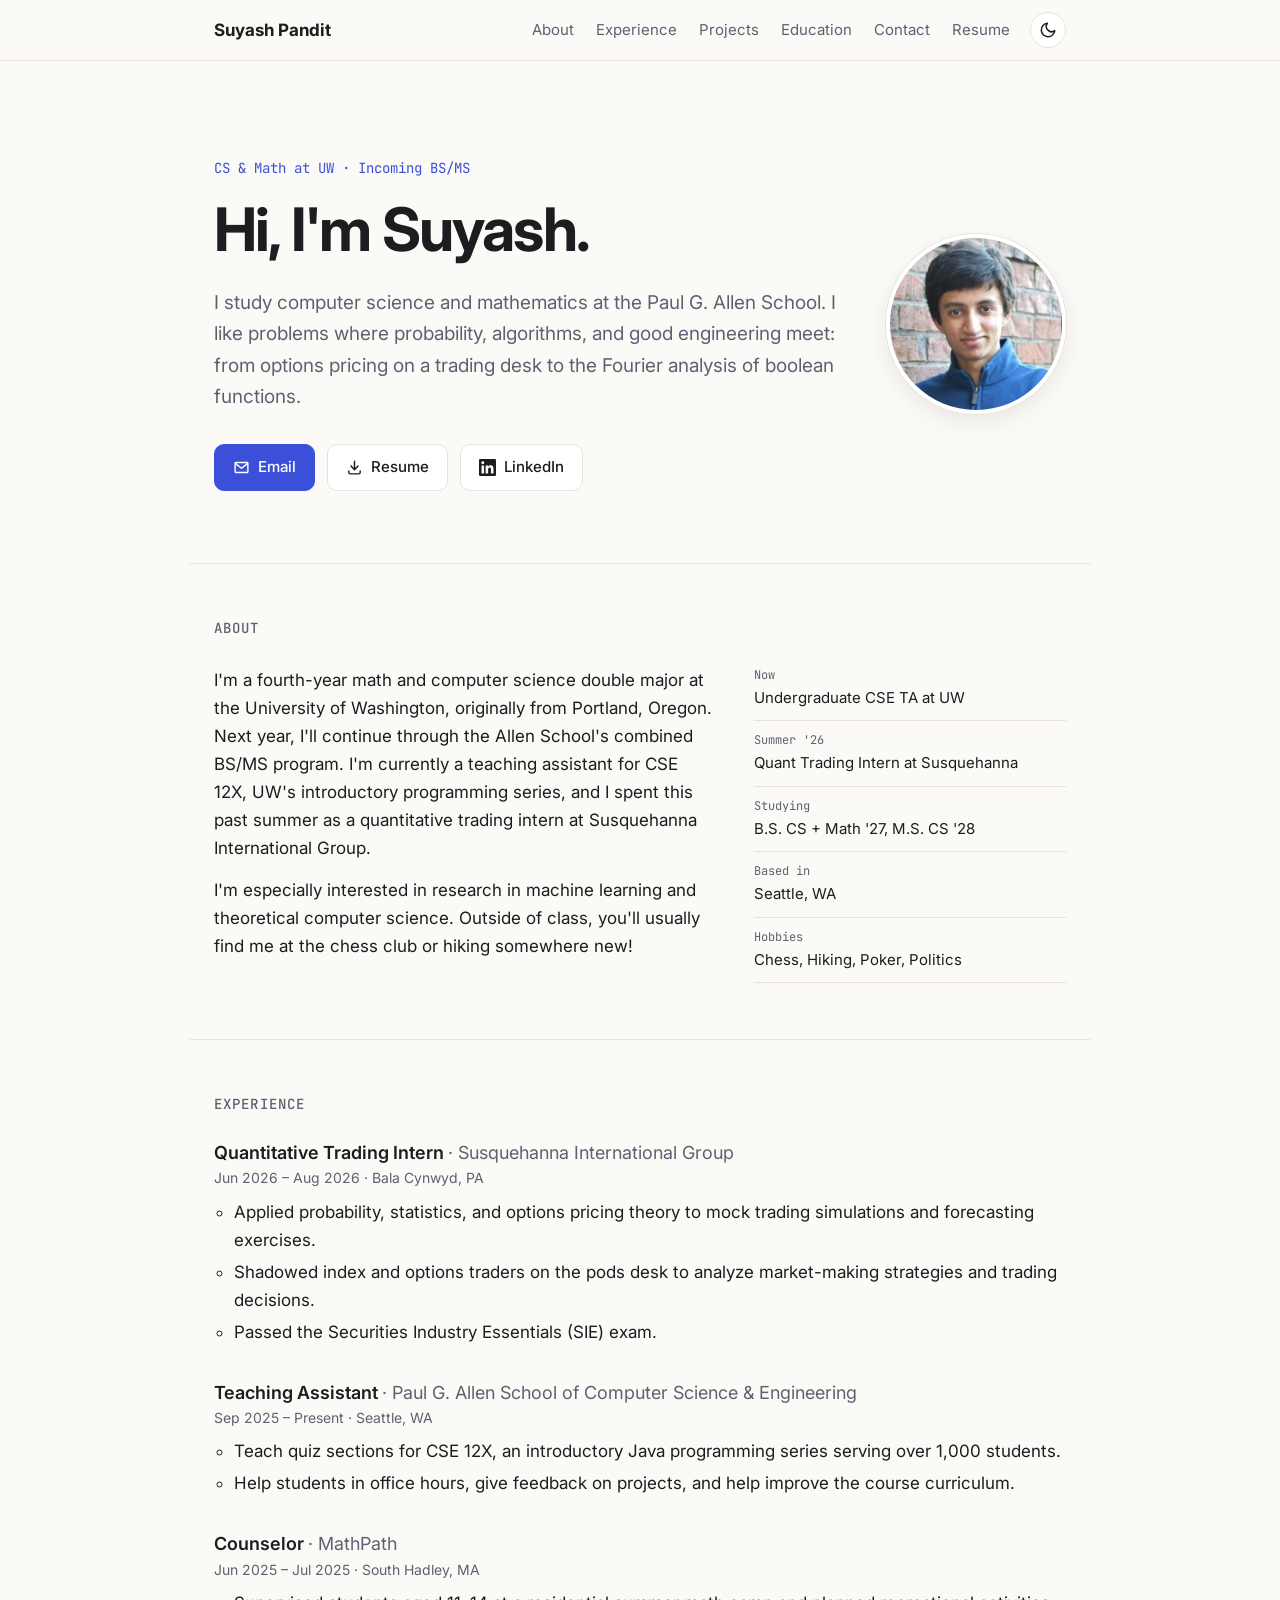
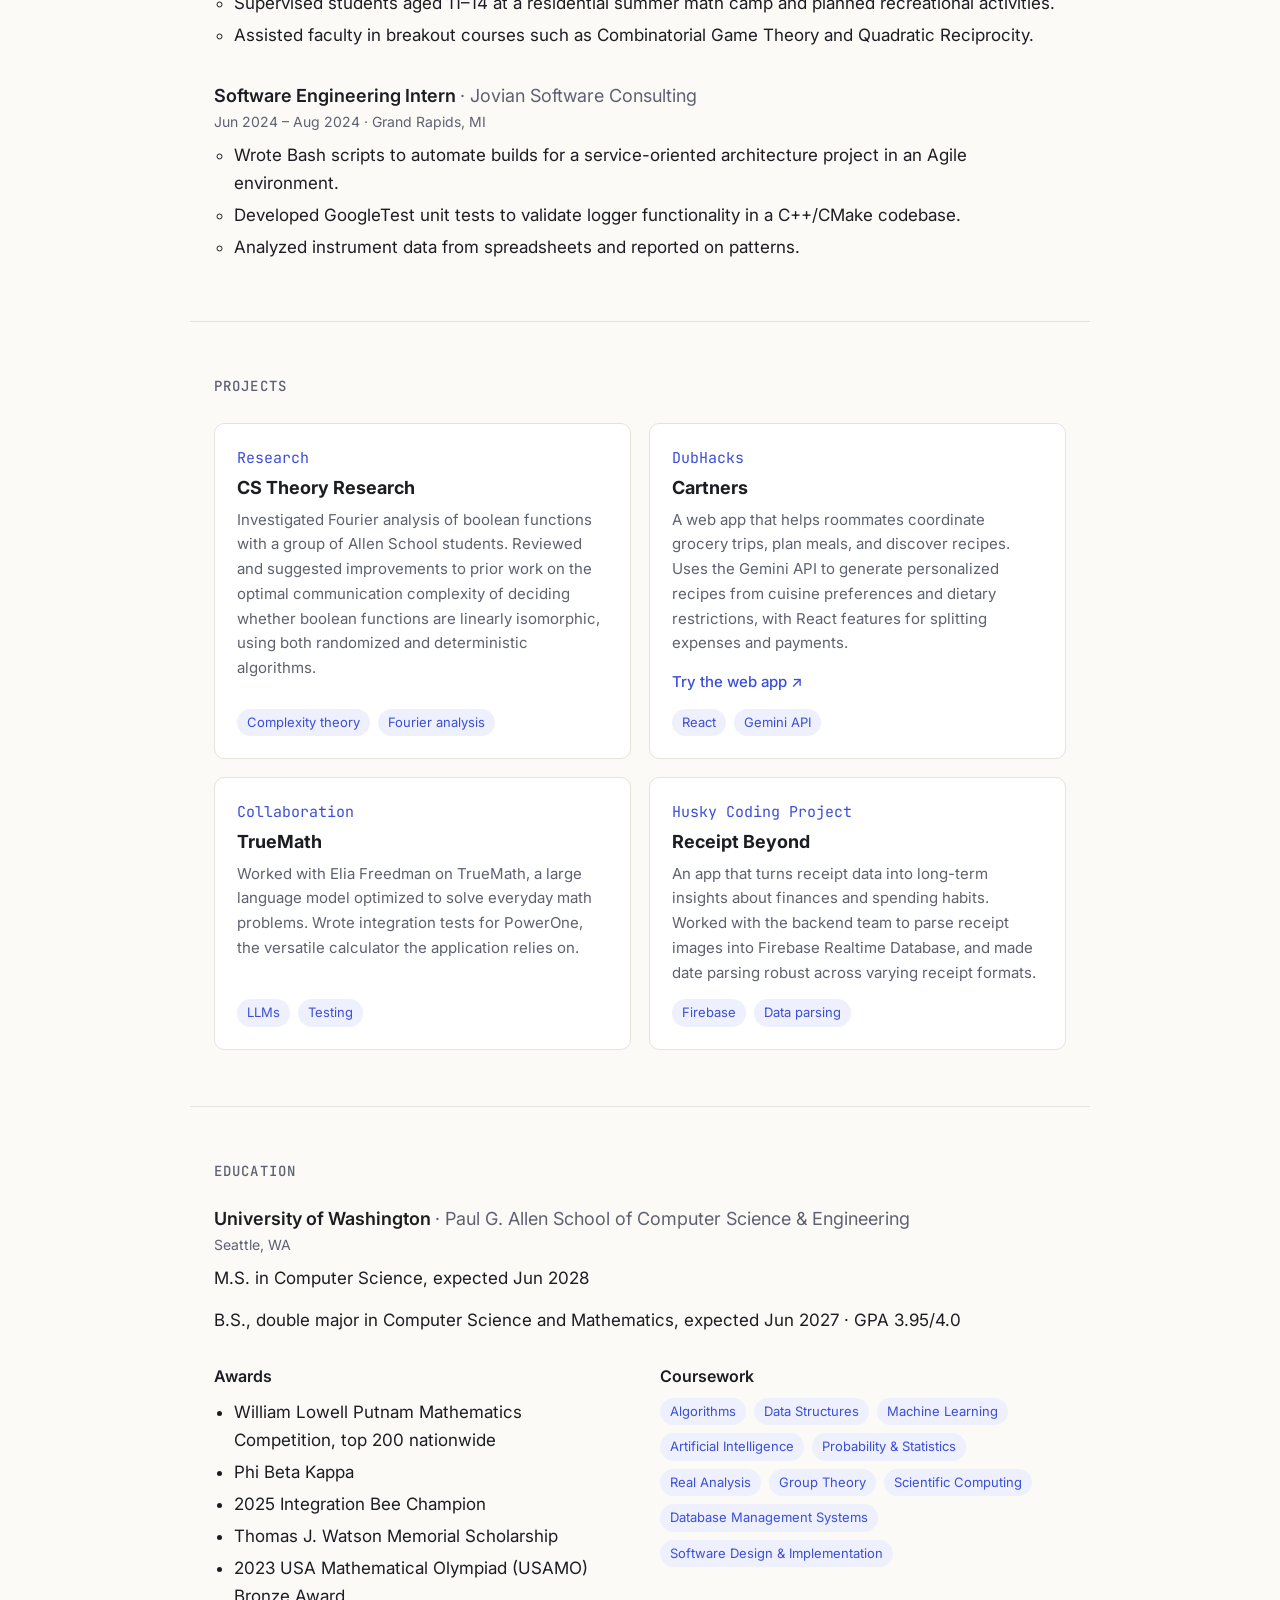
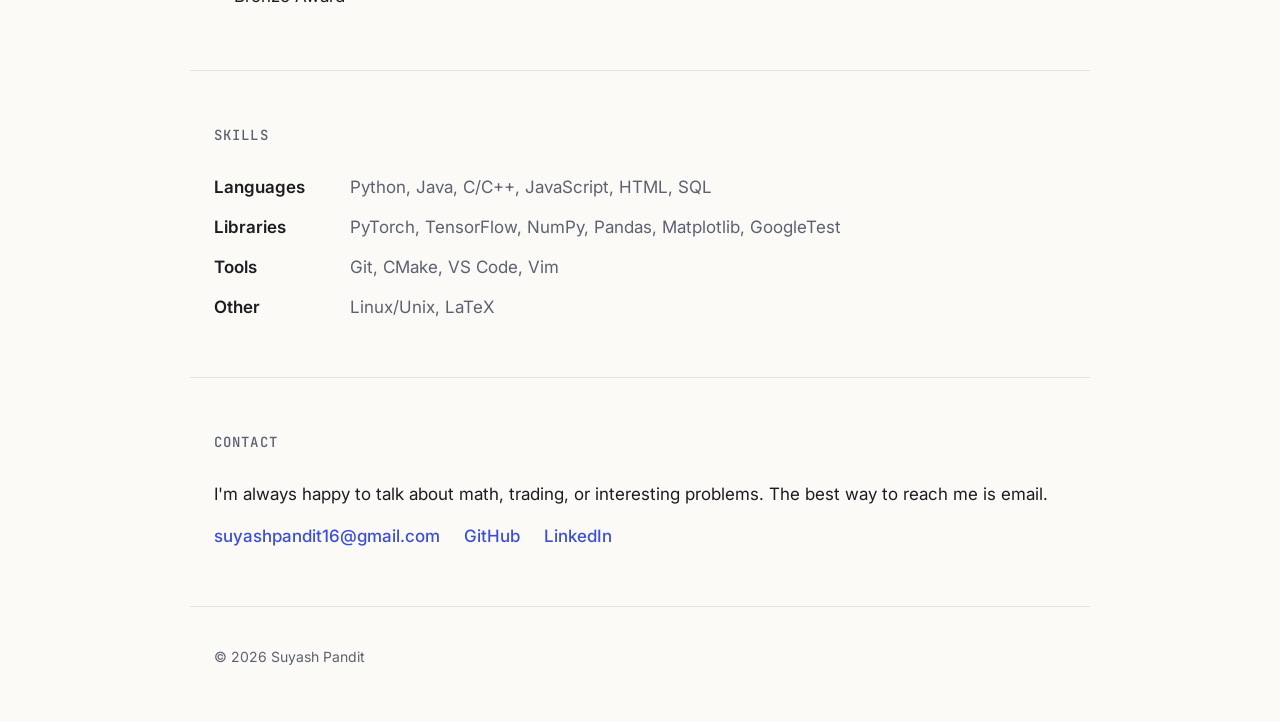
==== index.html @ d7c322f7 "Add year to USAMO award Co-Authored-By: Claude Opus 5.5 <noreply@anthropic.com> Claude-Session: http" ====
<!doctype html>
<html lang="en">
<head>
  <meta charset="utf-8">
  <meta name="viewport" content="width=device-width, initial-scale=1">
  <title>Suyash Pandit</title>
  <meta name="description" content="Suyash Pandit — Computer Science and Mathematics student at the University of Washington, interested in quantitative trading, theory, and software.">
  <link rel="preconnect" href="https://fonts.googleapis.com">
  <link rel="preconnect" href="https://fonts.gstatic.com" crossorigin>
  <link href="https://fonts.googleapis.com/css2?family=Inter:wght@400;500;600;700&family=JetBrains+Mono:wght@400;500&display=swap" rel="stylesheet">
  <link rel="stylesheet" href="styles.css?v=4">
  <script src="theme.js?v=1"></script>
</head>
<body>
  <header class="site-header">
    <nav class="nav container">
      <a class="nav-name" href="#top">Suyash Pandit</a>
      <div class="nav-right">
        <ul class="nav-links">
          <li><a href="#about">About</a></li>
          <li><a href="#experience">Experience</a></li>
          <li><a href="#projects">Projects</a></li>
          <li><a href="#education">Education</a></li>
          <li><a href="#contact">Contact</a></li>
          <li><a href="resume.html">Resume</a></li>
        </ul>
        <button class="theme-toggle" type="button" aria-label="Switch color theme">
          <svg class="icon-moon" width="18" height="18" viewBox="0 0 24 24" aria-hidden="true"><path fill="none" stroke="currentColor" stroke-width="2" stroke-linecap="round" stroke-linejoin="round" d="M21 12.8A9 9 0 1 1 11.2 3a7 7 0 0 0 9.8 9.8z"/></svg>
          <svg class="icon-sun" width="18" height="18" viewBox="0 0 24 24" aria-hidden="true"><g fill="none" stroke="currentColor" stroke-width="2" stroke-linecap="round"><circle cx="12" cy="12" r="4"/><path d="M12 2v2M12 20v2M4.93 4.93l1.41 1.41M17.66 17.66l1.41 1.41M2 12h2M20 12h2M4.93 19.07l1.41-1.41M17.66 6.34l1.41-1.41"/></g></svg>
        </button>
      </div>
    </nav>
  </header>

  <main id="top">
    <section class="hero container">
      <img class="hero-photo" src="photo.jpg" width="200" height="200" alt="Portrait of Suyash Pandit">
      <div class="hero-text">
        <p class="eyebrow">CS &amp; Math at UW · Incoming BS/MS</p>
        <h1>Hi, I'm Suyash.</h1>
        <p class="lede">
          I study computer science and mathematics at the Paul G. Allen School. I like problems where
          probability, algorithms, and good engineering meet: from options pricing on a trading desk to the
          Fourier analysis of boolean functions.
        </p>
        <div class="hero-actions">
          <a class="button primary" href="mailto:suyashpandit16@gmail.com">
            <svg class="icon" width="17" height="17" viewBox="0 0 24 24" aria-hidden="true"><path fill="none" stroke="currentColor" stroke-width="2" stroke-linecap="round" stroke-linejoin="round" d="M4 5h16a1 1 0 0 1 1 1v12a1 1 0 0 1-1 1H4a1 1 0 0 1-1-1V6a1 1 0 0 1 1-1zm-.5 1.5L12 13l8.5-6.5"/></svg>
            Email
          </a>
          <a class="button" href="SuyashPanditResume.pdf" download>
            <svg class="icon" width="17" height="17" viewBox="0 0 24 24" aria-hidden="true"><path fill="none" stroke="currentColor" stroke-width="2" stroke-linecap="round" stroke-linejoin="round" d="M12 3v12m0 0l-5-5m5 5l5-5M4 17v2a2 2 0 0 0 2 2h12a2 2 0 0 0 2-2v-2"/></svg>
            Resume
          </a>
          <a class="button" href="https://www.linkedin.com/in/suyash-pandit-68516b2bb/" target="_blank" rel="noopener">
            <svg class="icon" width="17" height="17" viewBox="0 0 24 24" aria-hidden="true"><path fill="currentColor" d="M20.45 20.45h-3.56v-5.57c0-1.33-.02-3.04-1.85-3.04-1.85 0-2.14 1.45-2.14 2.94v5.67H9.35V9h3.41v1.56h.05c.48-.9 1.64-1.85 3.37-1.85 3.6 0 4.27 2.37 4.27 5.46v6.28zM5.34 7.43a2.06 2.06 0 1 1 0-4.13 2.06 2.06 0 0 1 0 4.13zM7.12 20.45H3.56V9h3.56v11.45zM22.22 0H1.77C.79 0 0 .77 0 1.73v20.54C0 23.23.79 24 1.77 24h20.45c.98 0 1.78-.77 1.78-1.73V1.73C24 .77 23.2 0 22.22 0z"/></svg>
            LinkedIn
          </a>
        </div>
      </div>
    </section>

    <section id="about" class="section container">
      <h2>About</h2>
      <div class="about-grid">
        <div>
          <p>
            I'm a fourth-year math and computer science double major at the University of Washington,
            originally from Portland, Oregon. Next year, I'll continue through the Allen School's combined
            BS/MS program. I'm currently a teaching assistant for CSE 12X, UW's introductory programming
            series, and I spent this past summer as a quantitative trading intern at Susquehanna
            International Group.
          </p>
          <p>
            I'm especially interested in research in machine learning and theoretical computer science.
            Outside of class, you'll usually find me at the chess club or hiking somewhere new!
          </p>
        </div>
        <ul class="facts">
          <li><span class="fact-label">Now</span>Undergraduate CSE TA at UW</li>
          <li><span class="fact-label">Summer '26</span>Quant Trading Intern at Susquehanna</li>
          <li><span class="fact-label">Studying</span>B.S. CS + Math '27, M.S. CS '28</li>
          <li><span class="fact-label">Based in</span>Seattle, WA</li>
          <li><span class="fact-label">Hobbies</span>Chess, Hiking, Poker, Politics</li>
        </ul>
      </div>
    </section>

    <section id="experience" class="section container">
      <h2>Experience</h2>
      <ol class="timeline">
        <li class="entry">
          <div class="entry-head">
            <h3>Quantitative Trading Intern <span class="at">· Susquehanna International Group</span></h3>
            <p class="meta">Jun 2026 – Aug 2026 · Bala Cynwyd, PA</p>
          </div>
          <ul>
            <li>Applied probability, statistics, and options pricing theory to mock trading simulations and forecasting exercises.</li>
            <li>Shadowed index and options traders on the pods desk to analyze market-making strategies and trading decisions.</li>
            <li>Passed the Securities Industry Essentials (SIE) exam.</li>
          </ul>
        </li>
        <li class="entry">
          <div class="entry-head">
            <h3>Teaching Assistant <span class="at">· Paul G. Allen School of Computer Science &amp; Engineering</span></h3>
            <p class="meta">Sep 2025 – Present · Seattle, WA</p>
          </div>
          <ul>
            <li>Teach quiz sections for CSE 12X, an introductory Java programming series serving over 1,000 students.</li>
            <li>Help students in office hours, give feedback on projects, and help improve the course curriculum.</li>
          </ul>
        </li>
        <li class="entry">
          <div class="entry-head">
            <h3>Counselor <span class="at">· MathPath</span></h3>
            <p class="meta">Jun 2025 – Jul 2025 · South Hadley, MA</p>
          </div>
          <ul>
            <li>Supervised students aged 11–14 at a residential summer math camp and planned recreational activities.</li>
            <li>Assisted faculty in breakout courses such as Combinatorial Game Theory and Quadratic Reciprocity.</li>
          </ul>
        </li>
        <li class="entry">
          <div class="entry-head">
            <h3>Software Engineering Intern <span class="at">· Jovian Software Consulting</span></h3>
            <p class="meta">Jun 2024 – Aug 2024 · Grand Rapids, MI</p>
          </div>
          <ul>
            <li>Wrote Bash scripts to automate builds for a service-oriented architecture project in an Agile environment.</li>
            <li>Developed GoogleTest unit tests to validate logger functionality in a C++/CMake codebase.</li>
            <li>Analyzed instrument data from spreadsheets and reported on patterns.</li>
          </ul>
        </li>
      </ol>
    </section>

    <section id="projects" class="section container">
      <h2>Projects</h2>
      <div class="cards">
        <article class="card">
          <p class="card-kicker">Research</p>
          <h3>CS Theory Research</h3>
          <p>
            Investigated Fourier analysis of boolean functions with a group of Allen School students. Reviewed
            and suggested improvements to prior work on the optimal communication complexity of deciding whether
            boolean functions are linearly isomorphic, using both randomized and deterministic algorithms.
          </p>
          <ul class="tags"><li>Complexity theory</li><li>Fourier analysis</li></ul>
        </article>
        <article class="card">
          <p class="card-kicker">DubHacks</p>
          <h3><a class="card-title-link" href="https://cartnersinc.github.io/Cartners/" target="_blank" rel="noopener">Cartners</a></h3>
          <p>
            A web app that helps roommates coordinate grocery trips, plan meals, and discover recipes. Uses the
            Gemini API to generate personalized recipes from cuisine preferences and dietary restrictions, with
            React features for splitting expenses and payments.
          </p>
          <p class="card-link"><a href="https://cartnersinc.github.io/Cartners/" target="_blank" rel="noopener">Try the web app ↗</a></p>
          <ul class="tags"><li>React</li><li>Gemini API</li></ul>
        </article>
        <article class="card">
          <p class="card-kicker">Collaboration</p>
          <h3>TrueMath</h3>
          <p>
            Worked with Elia Freedman on TrueMath, a large language model optimized to solve everyday math
            problems. Wrote integration tests for PowerOne, the versatile calculator the application relies on.
          </p>
          <ul class="tags"><li>LLMs</li><li>Testing</li></ul>
        </article>
        <article class="card">
          <p class="card-kicker">Husky Coding Project</p>
          <h3>Receipt Beyond</h3>
          <p>
            An app that turns receipt data into long-term insights about finances and spending habits. Worked
            with the backend team to parse receipt images into Firebase Realtime Database, and made date parsing
            robust across varying receipt formats.
          </p>
          <ul class="tags"><li>Firebase</li><li>Data parsing</li></ul>
        </article>
      </div>
    </section>

    <section id="education" class="section container">
      <h2>Education</h2>
      <div class="entry">
        <div class="entry-head">
          <h3>University of Washington <span class="at">· Paul G. Allen School of Computer Science &amp; Engineering</span></h3>
          <p class="meta">Seattle, WA</p>
        </div>
        <p>M.S. in Computer Science, expected Jun 2028</p>
        <p>B.S., double major in Computer Science and Mathematics, expected Jun 2027 · GPA 3.95/4.0</p>
      </div>

      <div class="edu-grid">
        <div>
          <h3 class="subhead">Awards</h3>
          <ul class="plain">
            <li>William Lowell Putnam Mathematics Competition, top 200 nationwide</li>
            <li>Phi Beta Kappa</li>
            <li>2025 Integration Bee Champion</li>
            <li>Thomas J. Watson Memorial Scholarship</li>
            <li>2023 USA Mathematical Olympiad (USAMO) Bronze Award</li>
          </ul>
        </div>
        <div>
          <h3 class="subhead">Coursework</h3>
          <ul class="tags">
            <li>Algorithms</li><li>Data Structures</li><li>Machine Learning</li><li>Artificial Intelligence</li>
            <li>Probability &amp; Statistics</li><li>Real Analysis</li><li>Group Theory</li>
            <li>Scientific Computing</li><li>Database Management Systems</li><li>Software Design &amp; Implementation</li>
          </ul>
        </div>
      </div>
    </section>

    <section id="skills" class="section container">
      <h2>Skills</h2>
      <dl class="skills">
        <div><dt>Languages</dt><dd>Python, Java, C/C++, JavaScript, HTML, SQL</dd></div>
        <div><dt>Libraries</dt><dd>PyTorch, TensorFlow, NumPy, Pandas, Matplotlib, GoogleTest</dd></div>
        <div><dt>Tools</dt><dd>Git, CMake, VS Code, Vim</dd></div>
        <div><dt>Other</dt><dd>Linux/Unix, LaTeX</dd></div>
      </dl>
    </section>

    <section id="contact" class="section container contact">
      <h2>Contact</h2>
      <p>I'm always happy to talk about math, trading, or interesting problems. The best way to reach me is email.</p>
      <ul class="contact-links">
        <li><a href="mailto:suyashpandit16@gmail.com">suyashpandit16@gmail.com</a></li>
        <li><a href="https://github.com/sdpandit">GitHub</a></li>
        <li><a href="https://www.linkedin.com/in/suyash-pandit-68516b2bb/">LinkedIn</a></li>
      </ul>
    </section>
  </main>

  <footer class="site-footer container">
    <p>© 2026 Suyash Pandit</p>
  </footer>
</body>
</html>
---- styles.css ----
:root {
  --bg: #fbfaf7;
  --surface: #ffffff;
  --text: #1c1d21;
  --muted: #5d6170;
  --border: #e6e3dc;
  --accent: #3b4fd8;
  --accent-soft: #eef0fd;
  --radius: 10px;
  --max: 900px;
  color-scheme: light;
}

@media (prefers-color-scheme: dark) {
  :root:not([data-theme="light"]) {
    --bg: #111215;
    --surface: #181a1f;
    --text: #e8e9ec;
    --muted: #9a9eab;
    --border: #2a2d34;
    --accent: #8c9bff;
    --accent-soft: #1d2140;
    color-scheme: dark;
  }
}

:root[data-theme="dark"] {
  --bg: #111215;
  --surface: #181a1f;
  --text: #e8e9ec;
  --muted: #9a9eab;
  --border: #2a2d34;
  --accent: #8c9bff;
  --accent-soft: #1d2140;
  color-scheme: dark;
}

* { box-sizing: border-box; }

html { scroll-behavior: smooth; scroll-padding-top: 72px; }

body {
  margin: 0;
  background: var(--bg);
  color: var(--text);
  font-family: "Inter", system-ui, -apple-system, "Segoe UI", sans-serif;
  font-size: 17px;
  line-height: 1.65;
  -webkit-font-smoothing: antialiased;
}

a { color: var(--accent); text-decoration: none; }
a:hover { text-decoration: underline; }

h1, h2, h3 { line-height: 1.25; margin: 0; }

.container {
  width: 100%;
  max-width: var(--max);
  margin: 0 auto;
  padding: 0 24px;
}

/* Header */
.site-header {
  position: sticky;
  top: 0;
  z-index: 10;
  background: color-mix(in srgb, var(--bg) 85%, transparent);
  backdrop-filter: blur(8px);
  border-bottom: 1px solid var(--border);
}

.nav {
  display: flex;
  align-items: center;
  justify-content: space-between;
  gap: 16px;
  height: 60px;
}

.nav-name { color: var(--text); font-weight: 700; }
.nav-name:hover { text-decoration: none; }

.nav-links {
  display: flex;
  gap: 22px;
  list-style: none;
  margin: 0;
  padding: 0;
  font-size: 15px;
}

.nav-links a { color: var(--muted); }
.nav-links a:hover { color: var(--text); text-decoration: none; }
.nav-links a[aria-current="page"] { color: var(--text); font-weight: 600; }

.nav-right { display: flex; align-items: center; gap: 20px; }

.theme-toggle {
  display: inline-flex;
  align-items: center;
  justify-content: center;
  width: 36px;
  height: 36px;
  padding: 0;
  border: 1px solid var(--border);
  border-radius: 50%;
  background: var(--surface);
  color: var(--text);
  cursor: pointer;
}
.theme-toggle:hover { border-color: var(--accent); }
.theme-toggle .icon-sun { display: none; }
:root[data-theme="dark"] .theme-toggle .icon-sun { display: block; }
:root[data-theme="dark"] .theme-toggle .icon-moon { display: none; }

/* Hero */
.hero {
  display: grid;
  grid-template-columns: 1fr auto;
  align-items: center;
  gap: 48px;
  padding-top: 96px;
  padding-bottom: 72px;
}

.hero-photo {
  order: 2;
  width: 180px;
  height: 180px;
  border-radius: 50%;
  object-fit: cover;
  border: 4px solid var(--surface);
  box-shadow: 0 0 0 1px var(--border), 0 8px 24px rgb(0 0 0 / 0.08);
}

.eyebrow {
  font-family: "JetBrains Mono", ui-monospace, monospace;
  font-size: 14px;
  color: var(--accent);
  margin: 0 0 12px;
}

.hero h1 {
  font-size: clamp(40px, 7vw, 60px);
  letter-spacing: -0.03em;
  margin-bottom: 20px;
}

.lede { font-size: 19px; color: var(--muted); max-width: 640px; margin: 0; }

.hero-actions { display: flex; flex-wrap: wrap; gap: 12px; margin-top: 32px; }

.button {
  padding: 10px 18px;
  border: 1px solid var(--border);
  border-radius: var(--radius);
  color: var(--text);
  font-weight: 500;
  font-size: 15px;
  background: var(--surface);
  display: inline-flex;
  align-items: center;
  gap: 8px;
}
.button .icon { width: 17px; height: 17px; flex: none; }
.button:hover { text-decoration: none; border-color: var(--accent); }
.button.primary { background: var(--accent); border-color: var(--accent); color: #fff; }
@media (prefers-color-scheme: dark) { :root:not([data-theme="light"]) .button.primary { color: #111215; } }
:root[data-theme="dark"] .button.primary { color: #111215; }

/* Sections */
.section { padding-top: 56px; padding-bottom: 56px; border-top: 1px solid var(--border); }

.section h2 {
  font-size: 14px;
  font-family: "JetBrains Mono", ui-monospace, monospace;
  font-weight: 500;
  text-transform: uppercase;
  letter-spacing: 0.08em;
  color: var(--muted);
  margin-bottom: 28px;
}

.section p { margin: 0 0 14px; }

.about-grid { display: grid; grid-template-columns: 1.6fr 1fr; gap: 40px; }

.facts { list-style: none; margin: 0; padding: 0; font-size: 15px; }
.facts li { padding: 10px 0; border-bottom: 1px solid var(--border); }
.facts li:first-child { padding-top: 0; }
.fact-label {
  display: block;
  font-family: "JetBrains Mono", ui-monospace, monospace;
  font-size: 12px;
  color: var(--muted);
}

/* Experience */
.timeline { list-style: none; margin: 0; padding: 0; }
.entry + .entry { margin-top: 36px; }
.entry-head { margin-bottom: 8px; }
.entry h3 { font-size: 18px; font-weight: 600; }
.at { color: var(--muted); font-weight: 400; }
.meta { font-size: 14px; color: var(--muted); margin: 2px 0 0 !important; }
.entry ul { margin: 0; padding-left: 20px; color: var(--text); }
.entry ul li { margin: 4px 0; }

/* Projects */
.cards { display: grid; grid-template-columns: repeat(2, 1fr); gap: 18px; }

.card {
  background: var(--surface);
  border: 1px solid var(--border);
  border-radius: var(--radius);
  padding: 22px;
  display: flex;
  flex-direction: column;
}
.card h3 { font-size: 18px; margin-bottom: 8px; }
.card p { font-size: 15px; color: var(--muted); }
.card .tags { margin-top: auto; }
.card-link { margin-top: auto !important; font-size: 15px; font-weight: 500; }
.card-link + .tags { margin-top: 0; }
.card-title-link { color: inherit; }

.card-kicker {
  font-family: "JetBrains Mono", ui-monospace, monospace;
  font-size: 12px;
  color: var(--accent) !important;
  margin: 0 0 6px !important;
}

.tags { display: flex; flex-wrap: wrap; gap: 8px; list-style: none; margin: 0; padding: 0; }
.tags li {
  font-size: 13px;
  padding: 3px 10px;
  border-radius: 999px;
  background: var(--accent-soft);
  color: var(--accent);
}

/* Education */
.edu-grid { display: grid; grid-template-columns: 1fr 1fr; gap: 40px; margin-top: 32px; }
.subhead { font-size: 16px; font-weight: 600; margin-bottom: 12px; }
.plain { margin: 0; padding-left: 20px; }
.plain li { margin: 4px 0; }

/* Skills */
.skills { margin: 0; display: grid; gap: 12px; }
.skills div { display: grid; grid-template-columns: 120px 1fr; gap: 16px; }
.skills dt { font-weight: 600; }
.skills dd { margin: 0; color: var(--muted); }

/* Contact */
.contact-links { display: flex; flex-wrap: wrap; gap: 24px; list-style: none; margin: 8px 0 0; padding: 0; font-weight: 500; }

/* Resume page */
.resume-page { padding-top: 40px; padding-bottom: 48px; }
.resume-head {
  display: flex;
  align-items: center;
  justify-content: space-between;
  gap: 16px;
  flex-wrap: wrap;
  margin-bottom: 24px;
}
.resume-head h1 { font-size: 32px; letter-spacing: -0.02em; }
.resume-frame {
  display: block;
  max-width: 820px;
  margin: 0 auto;
  border: 1px solid var(--border);
  border-radius: var(--radius);
  overflow: hidden;
  background: #fff;
  box-shadow: 0 4px 24px rgb(0 0 0 / 0.06);
}
.resume-frame img { display: block; width: 100%; height: auto; }
.resume-pdf { width: 100%; aspect-ratio: 8.5 / 11; }
.resume-fallback-link { display: block; }

/* Footer */
.site-footer { padding-top: 24px; padding-bottom: 40px; color: var(--muted); font-size: 14px; border-top: 1px solid var(--border); }

/* Mobile */
@media (max-width: 720px) {
  .container { padding-left: 16px; padding-right: 16px; }
  .nav-links { gap: 14px; }
  .nav-links li:not(:last-child) { display: none; }
  .hero { grid-template-columns: 1fr; gap: 24px; padding-top: 48px; padding-bottom: 48px; }
  .hero-photo { order: 0; width: 112px; height: 112px; }
  .about-grid, .edu-grid, .cards { grid-template-columns: 1fr; }
  .skills div { grid-template-columns: 1fr; gap: 2px; }
}
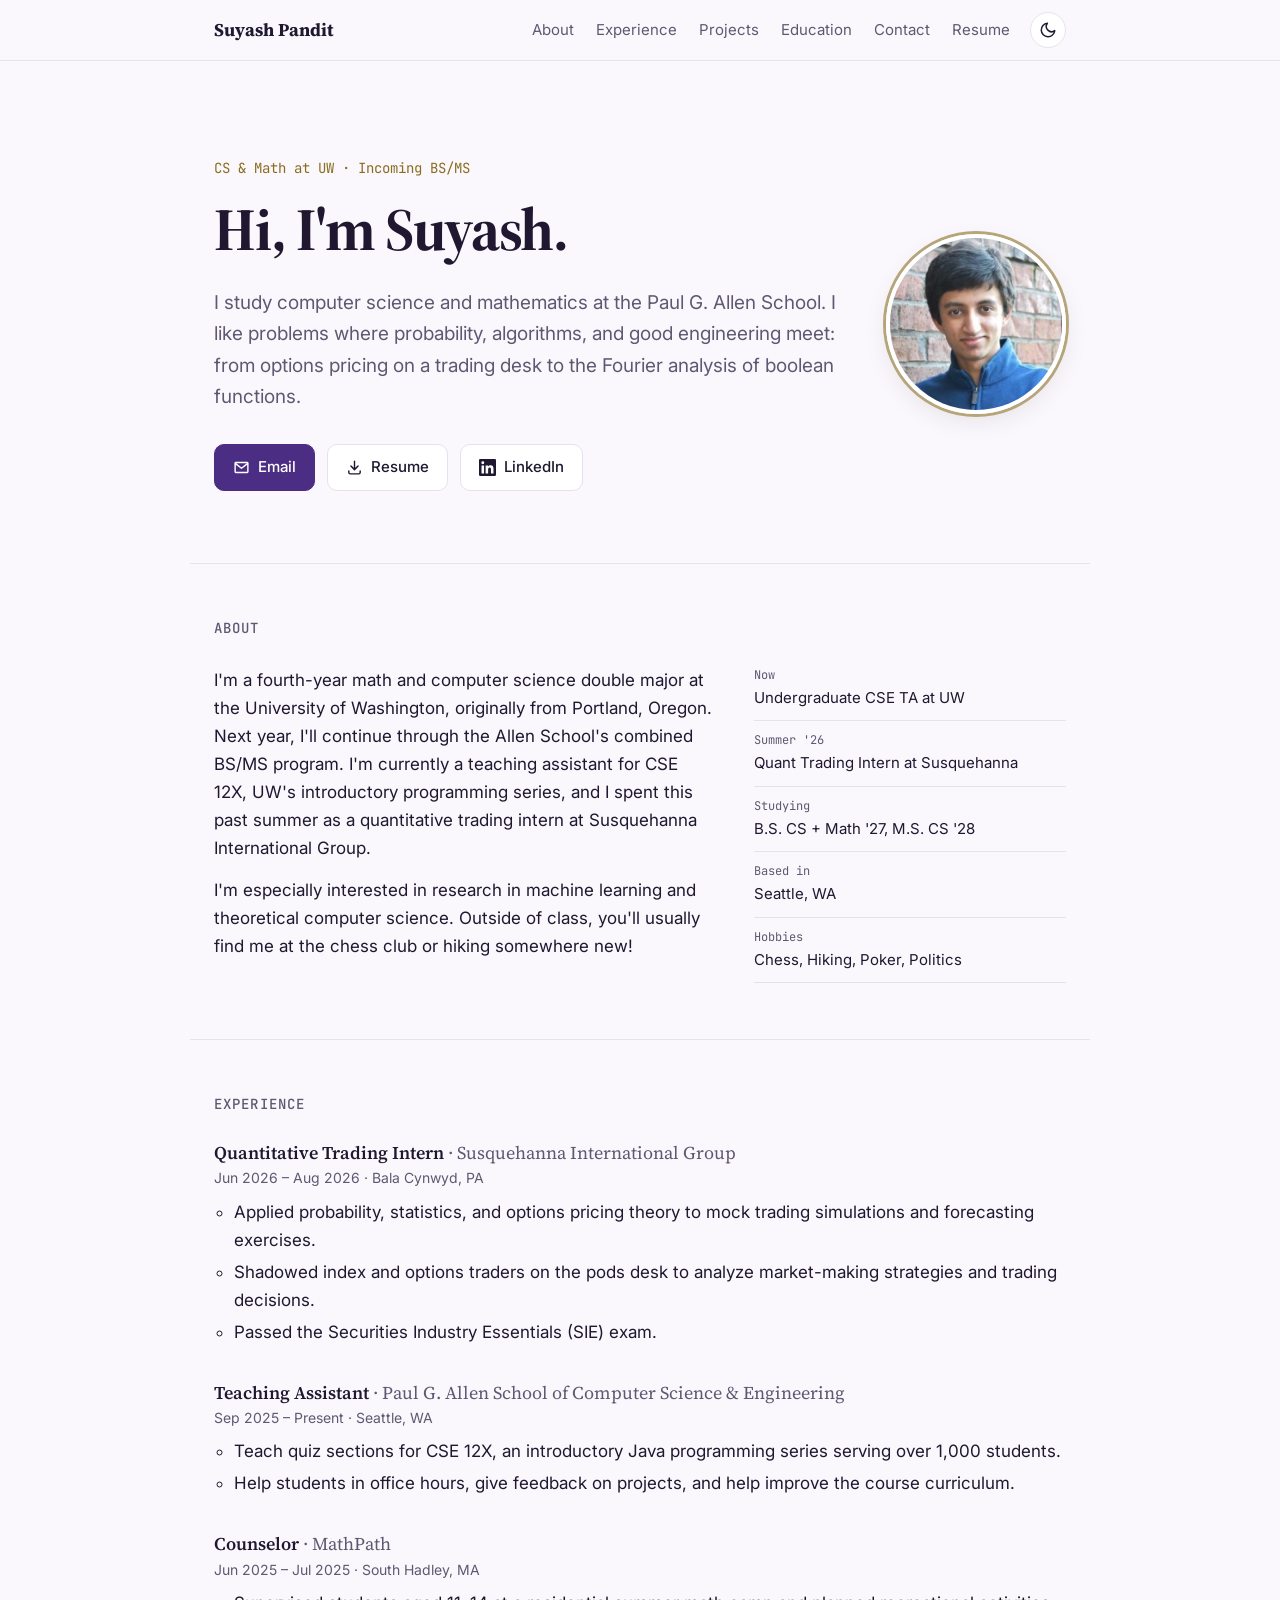
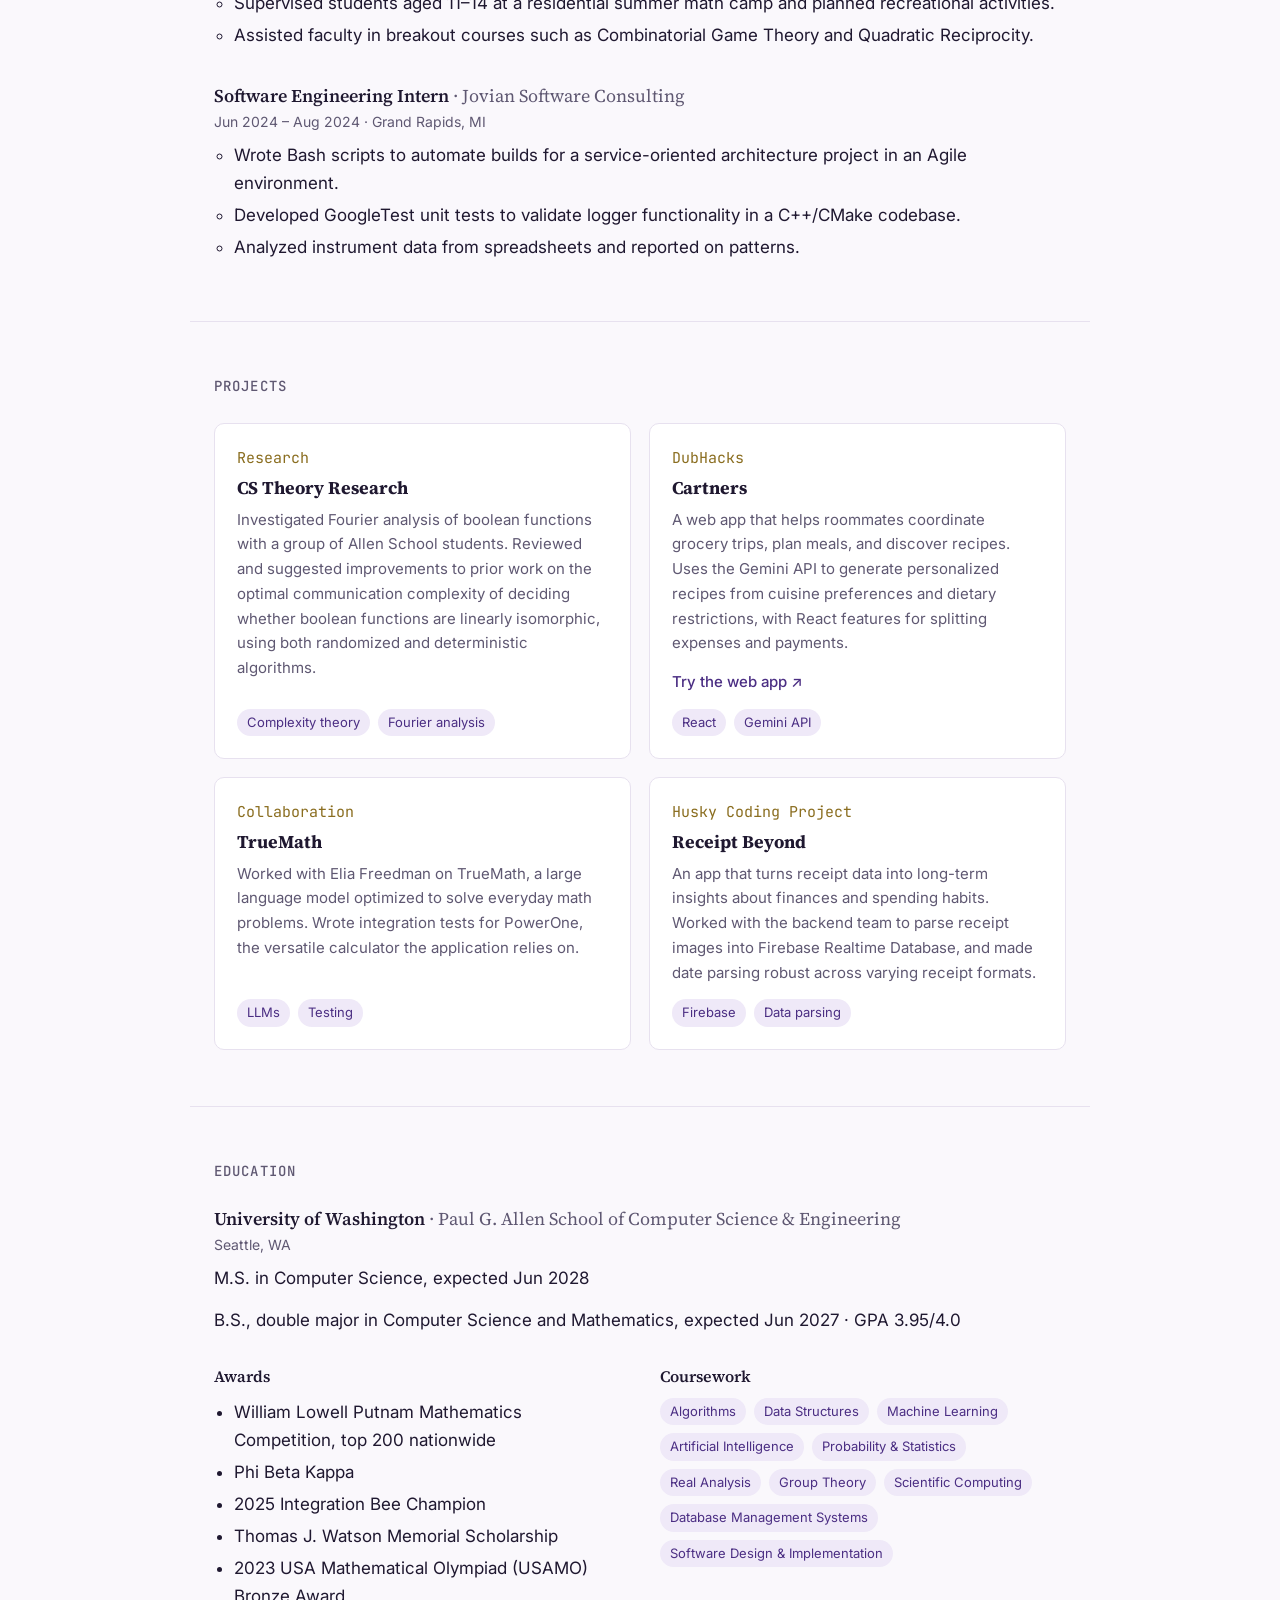
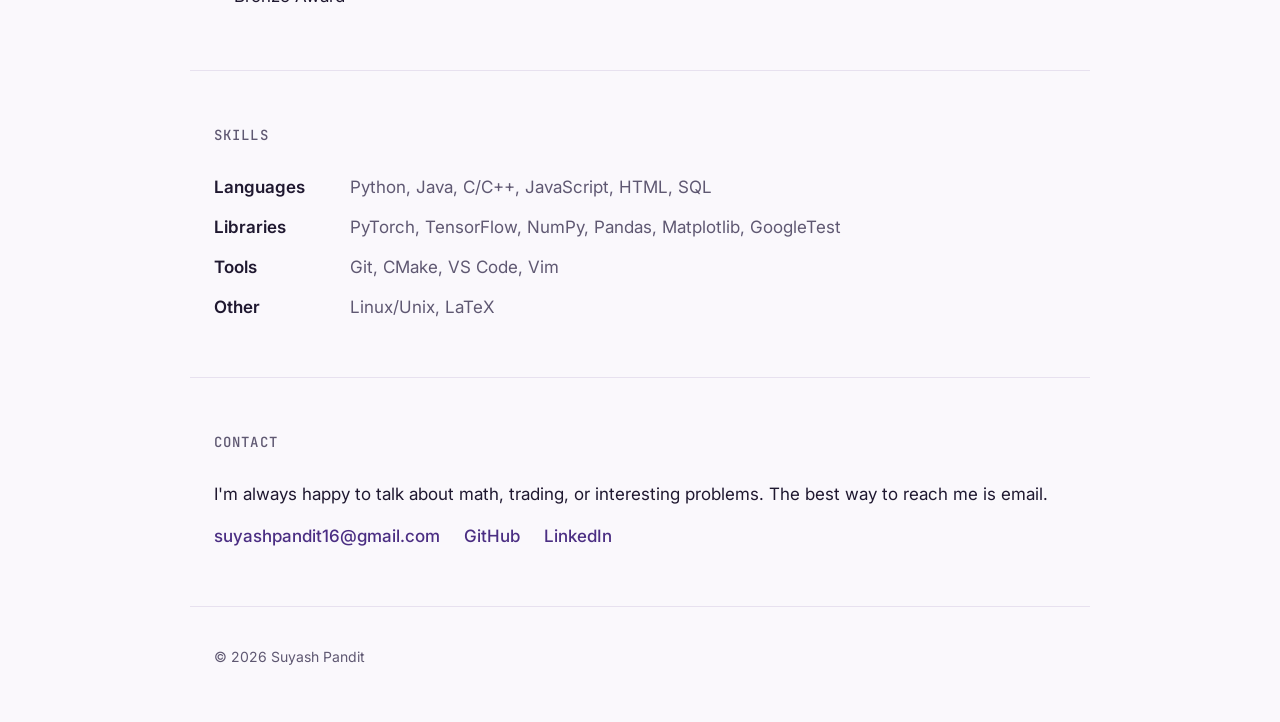
==== commit 90ef0c49: "Apply Husky theme: UW purple and gold with serif headings Also give the resume fallback box a themed" ====
--- a/index.html
+++ b/index.html
@@ -7,8 +7,8 @@
   <meta name="description" content="Suyash Pandit — Computer Science and Mathematics student at the University of Washington, interested in quantitative trading, theory, and software.">
   <link rel="preconnect" href="https://fonts.googleapis.com">
   <link rel="preconnect" href="https://fonts.gstatic.com" crossorigin>
-  <link href="https://fonts.googleapis.com/css2?family=Inter:wght@400;500;600;700&family=JetBrains+Mono:wght@400;500&display=swap" rel="stylesheet">
-  <link rel="stylesheet" href="styles.css?v=4">
+  <link href="https://fonts.googleapis.com/css2?family=Inter:wght@400;500;600;700&family=Source+Serif+4:opsz,wght@8..60,400;8..60,600;8..60,700&family=JetBrains+Mono:wght@400;500&display=swap" rel="stylesheet">
+  <link rel="stylesheet" href="styles.css?v=6">
   <script src="theme.js?v=1"></script>
 </head>
 <body>
--- a/styles.css
+++ b/styles.css
@@ -1,11 +1,14 @@
 :root {
-  --bg: #fbfaf7;
+  --bg: #faf8fc;
   --surface: #ffffff;
-  --text: #1c1d21;
-  --muted: #5d6170;
-  --border: #e6e3dc;
-  --accent: #3b4fd8;
-  --accent-soft: #eef0fd;
+  --text: #1f1830;
+  --muted: #5f5872;
+  --border: #e7e1ef;
+  --accent: #4b2e83;
+  --accent-soft: #efe9f8;
+  --gold: #8a6d1f;
+  --ring: #b7a57a;
+  --serif: "Source Serif 4", Georgia, serif;
   --radius: 10px;
   --max: 900px;
   color-scheme: light;
@@ -13,25 +16,27 @@
 
 @media (prefers-color-scheme: dark) {
   :root:not([data-theme="light"]) {
-    --bg: #111215;
-    --surface: #181a1f;
-    --text: #e8e9ec;
-    --muted: #9a9eab;
-    --border: #2a2d34;
-    --accent: #8c9bff;
-    --accent-soft: #1d2140;
+    --bg: #16121f;
+    --surface: #1e1929;
+    --text: #ece8f3;
+    --muted: #a59db5;
+    --border: #2e2740;
+    --accent: #c9a9ff;
+    --accent-soft: #2a2140;
+    --gold: #e8c766;
     color-scheme: dark;
   }
 }
 
 :root[data-theme="dark"] {
-  --bg: #111215;
-  --surface: #181a1f;
-  --text: #e8e9ec;
-  --muted: #9a9eab;
-  --border: #2a2d34;
-  --accent: #8c9bff;
-  --accent-soft: #1d2140;
+  --bg: #16121f;
+  --surface: #1e1929;
+  --text: #ece8f3;
+  --muted: #a59db5;
+  --border: #2e2740;
+  --accent: #c9a9ff;
+  --accent-soft: #2a2140;
+  --gold: #e8c766;
   color-scheme: dark;
 }
 
@@ -53,6 +58,7 @@
 a:hover { text-decoration: underline; }
 
 h1, h2, h3 { line-height: 1.25; margin: 0; }
+h1, h3 { font-family: var(--serif); }
 
 .container {
   width: 100%;
@@ -79,7 +85,7 @@
   height: 60px;
 }
 
-.nav-name { color: var(--text); font-weight: 700; }
+.nav-name { color: var(--text); font-weight: 700; font-family: var(--serif); font-size: 18px; }
 .nav-name:hover { text-decoration: none; }
 
 .nav-links {
@@ -132,19 +138,19 @@
   border-radius: 50%;
   object-fit: cover;
   border: 4px solid var(--surface);
-  box-shadow: 0 0 0 1px var(--border), 0 8px 24px rgb(0 0 0 / 0.08);
+  box-shadow: 0 0 0 3px var(--ring), 0 8px 24px rgb(0 0 0 / 0.08);
 }
 
 .eyebrow {
   font-family: "JetBrains Mono", ui-monospace, monospace;
   font-size: 14px;
-  color: var(--accent);
+  color: var(--gold);
   margin: 0 0 12px;
 }
 
 .hero h1 {
   font-size: clamp(40px, 7vw, 60px);
-  letter-spacing: -0.03em;
+  letter-spacing: -0.02em;
   margin-bottom: 20px;
 }
 
@@ -167,8 +173,8 @@
 .button .icon { width: 17px; height: 17px; flex: none; }
 .button:hover { text-decoration: none; border-color: var(--accent); }
 .button.primary { background: var(--accent); border-color: var(--accent); color: #fff; }
-@media (prefers-color-scheme: dark) { :root:not([data-theme="light"]) .button.primary { color: #111215; } }
-:root[data-theme="dark"] .button.primary { color: #111215; }
+@media (prefers-color-scheme: dark) { :root:not([data-theme="light"]) .button.primary { color: #16121f; } }
+:root[data-theme="dark"] .button.primary { color: #16121f; }
 
 /* Sections */
 .section { padding-top: 56px; padding-bottom: 56px; border-top: 1px solid var(--border); }
@@ -228,7 +234,7 @@
 .card-kicker {
   font-family: "JetBrains Mono", ui-monospace, monospace;
   font-size: 12px;
-  color: var(--accent) !important;
+  color: var(--gold) !important;
   margin: 0 0 6px !important;
 }
 
@@ -277,9 +283,9 @@
   background: #fff;
   box-shadow: 0 4px 24px rgb(0 0 0 / 0.06);
 }
-.resume-frame img { display: block; width: 100%; height: auto; }
 .resume-pdf { width: 100%; aspect-ratio: 8.5 / 11; }
-.resume-fallback-link { display: block; }
+.resume-fallback { padding: 24px; margin: 0; }
+.resume-pdf.no-viewer { aspect-ratio: auto; background: var(--surface); }
 
 /* Footer */
 .site-footer { padding-top: 24px; padding-bottom: 40px; color: var(--muted); font-size: 14px; border-top: 1px solid var(--border); }
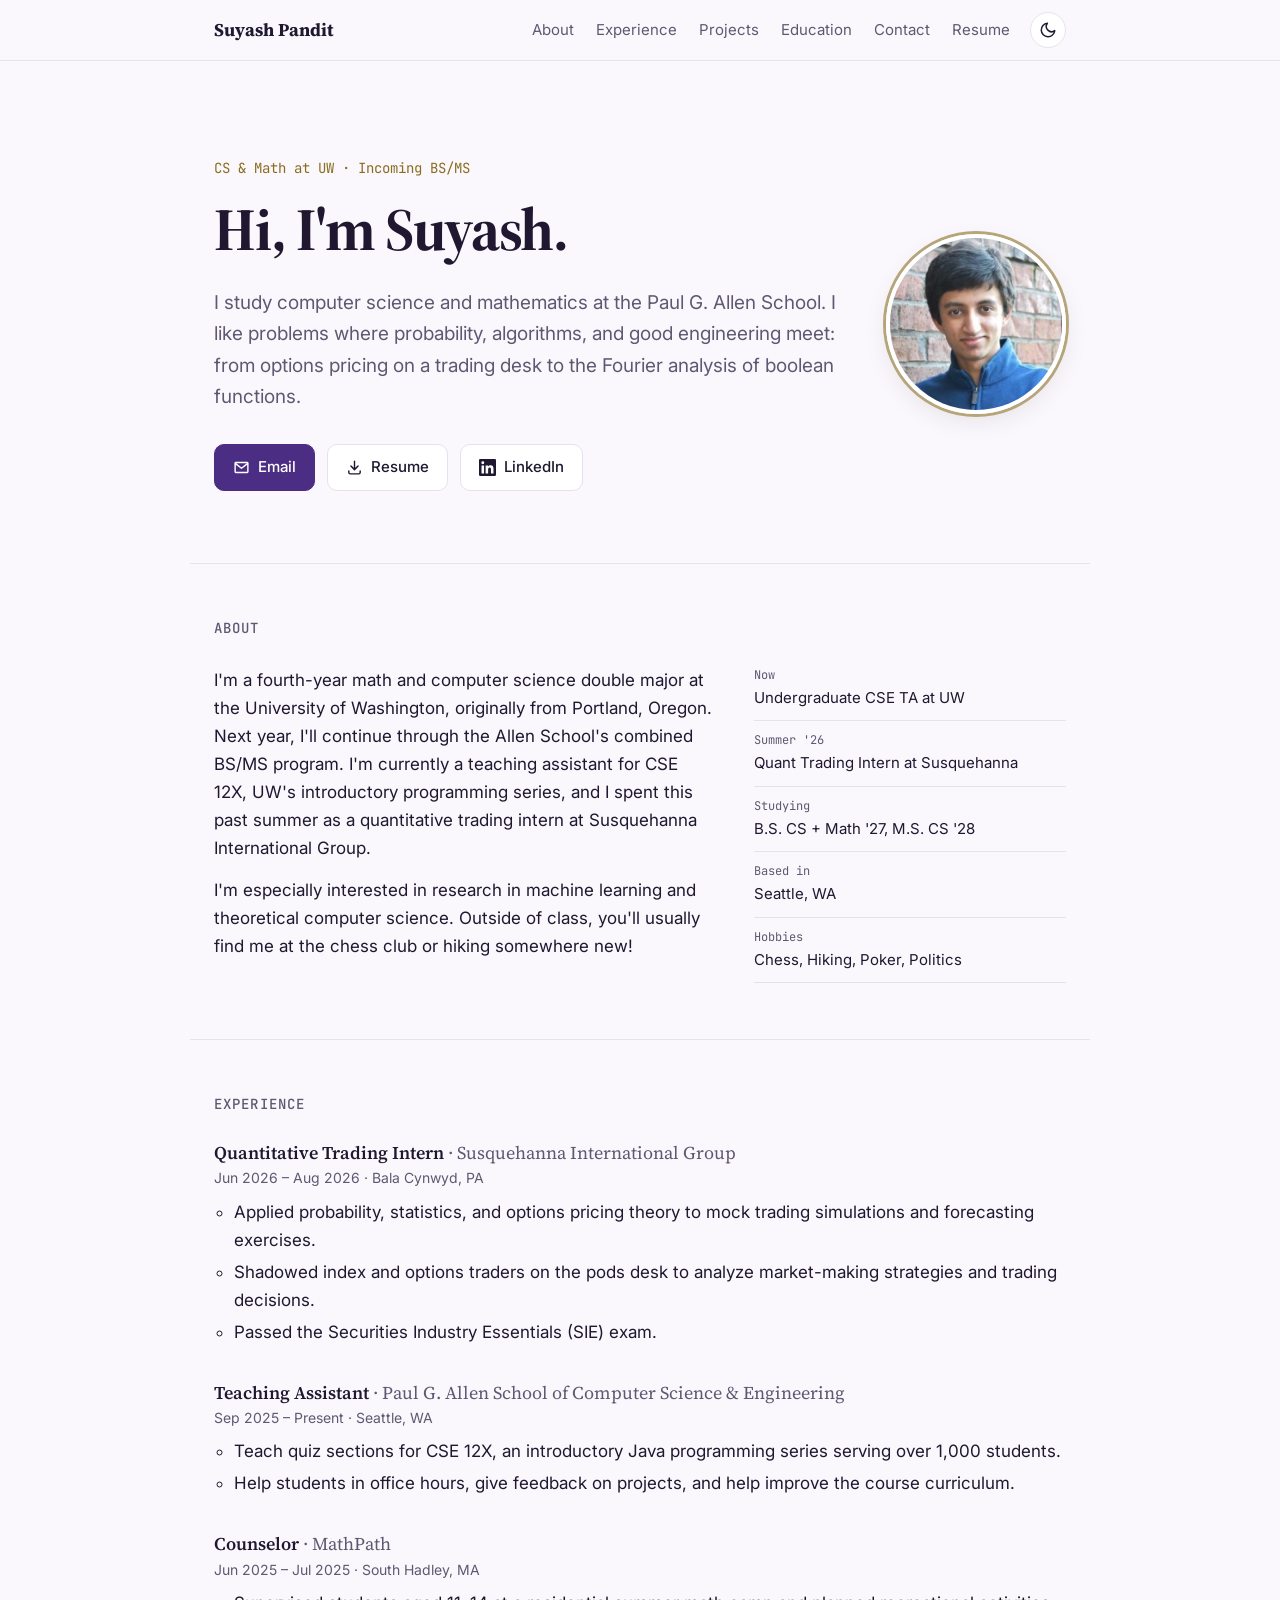
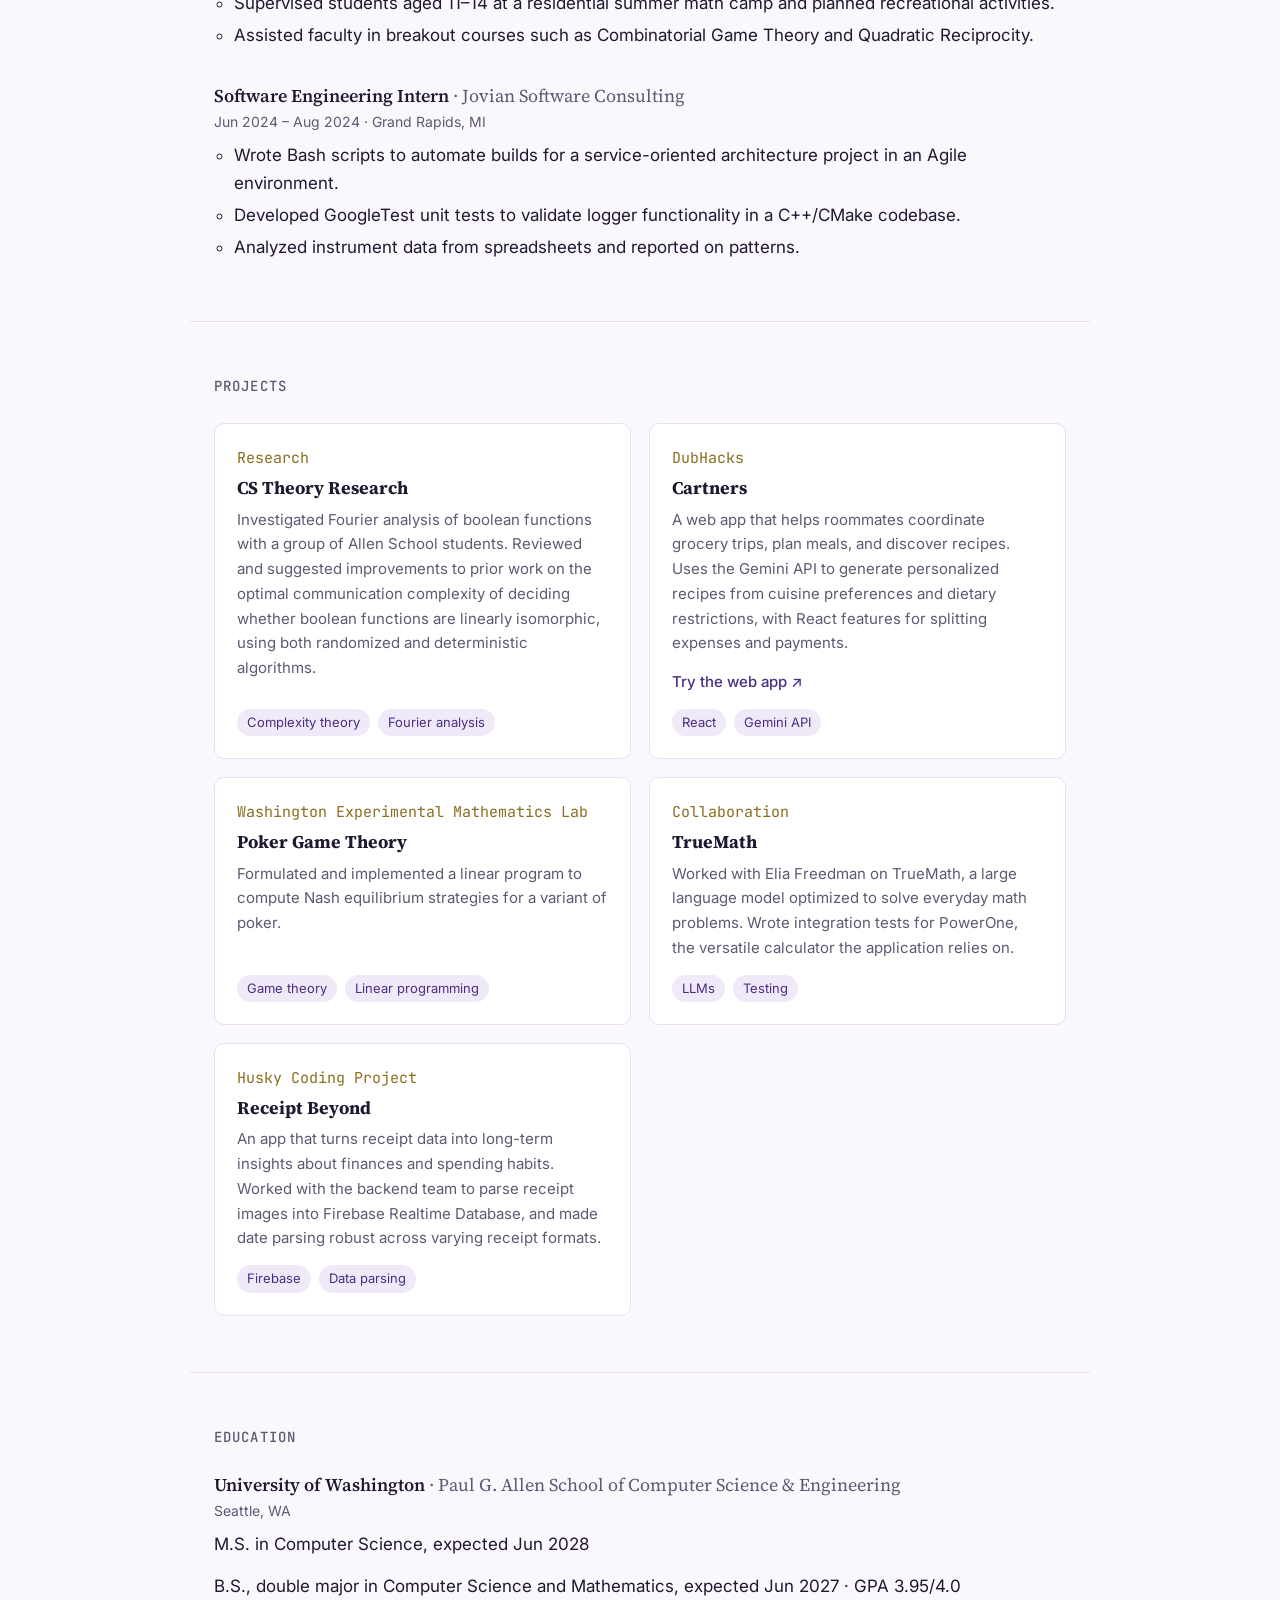
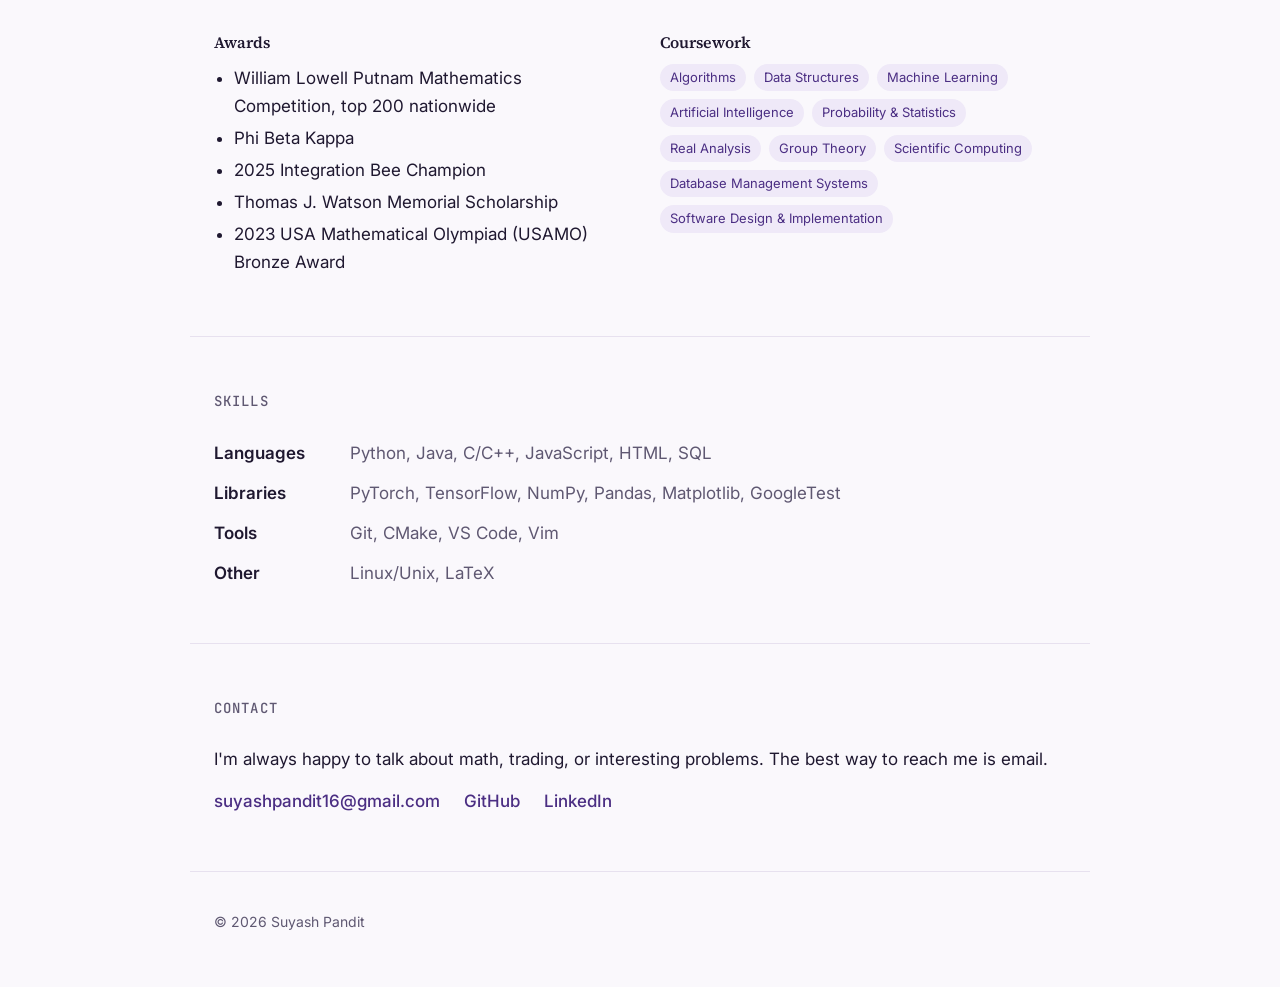
==== commit 586fb808: "Add Washington Experimental Mathematics Lab poker project Co-Authored-By: Claude Opus 5.5 <noreply@a" ====
--- a/index.html
+++ b/index.html
@@ -48,7 +48,7 @@
             <svg class="icon" width="17" height="17" viewBox="0 0 24 24" aria-hidden="true"><path fill="none" stroke="currentColor" stroke-width="2" stroke-linecap="round" stroke-linejoin="round" d="M4 5h16a1 1 0 0 1 1 1v12a1 1 0 0 1-1 1H4a1 1 0 0 1-1-1V6a1 1 0 0 1 1-1zm-.5 1.5L12 13l8.5-6.5"/></svg>
             Email
           </a>
-          <a class="button" href="SuyashPanditResume.pdf" download>
+          <a class="button" href="SuyashPanditResume.pdf?v=2" download="SuyashPanditResume.pdf">
             <svg class="icon" width="17" height="17" viewBox="0 0 24 24" aria-hidden="true"><path fill="none" stroke="currentColor" stroke-width="2" stroke-linecap="round" stroke-linejoin="round" d="M12 3v12m0 0l-5-5m5 5l5-5M4 17v2a2 2 0 0 0 2 2h12a2 2 0 0 0 2-2v-2"/></svg>
             Resume
           </a>
@@ -157,6 +157,15 @@
           </p>
           <p class="card-link"><a href="https://cartnersinc.github.io/Cartners/" target="_blank" rel="noopener">Try the web app ↗</a></p>
           <ul class="tags"><li>React</li><li>Gemini API</li></ul>
+        </article>
+        <article class="card">
+          <p class="card-kicker">Washington Experimental Mathematics Lab</p>
+          <h3>Poker Game Theory</h3>
+          <p>
+            Formulated and implemented a linear program to compute Nash equilibrium strategies for a variant
+            of poker.
+          </p>
+          <ul class="tags"><li>Game theory</li><li>Linear programming</li></ul>
         </article>
         <article class="card">
           <p class="card-kicker">Collaboration</p>
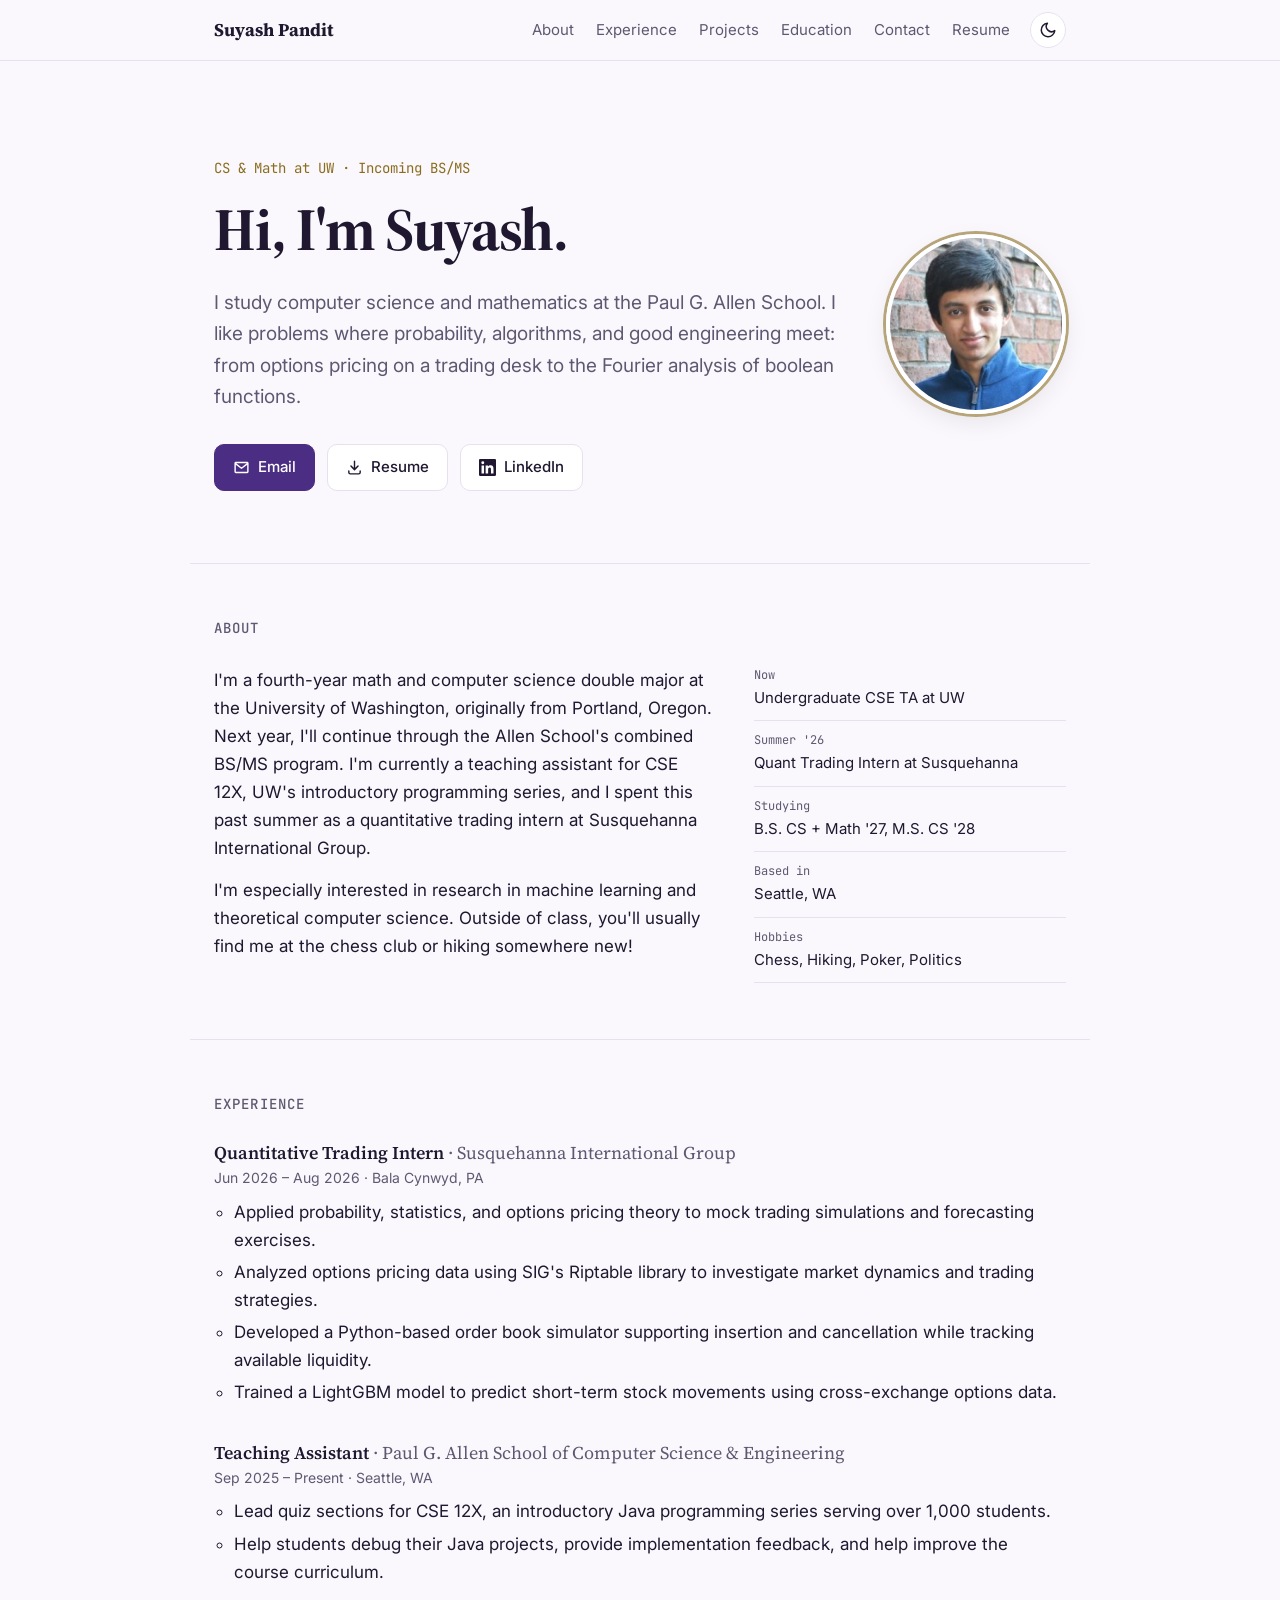
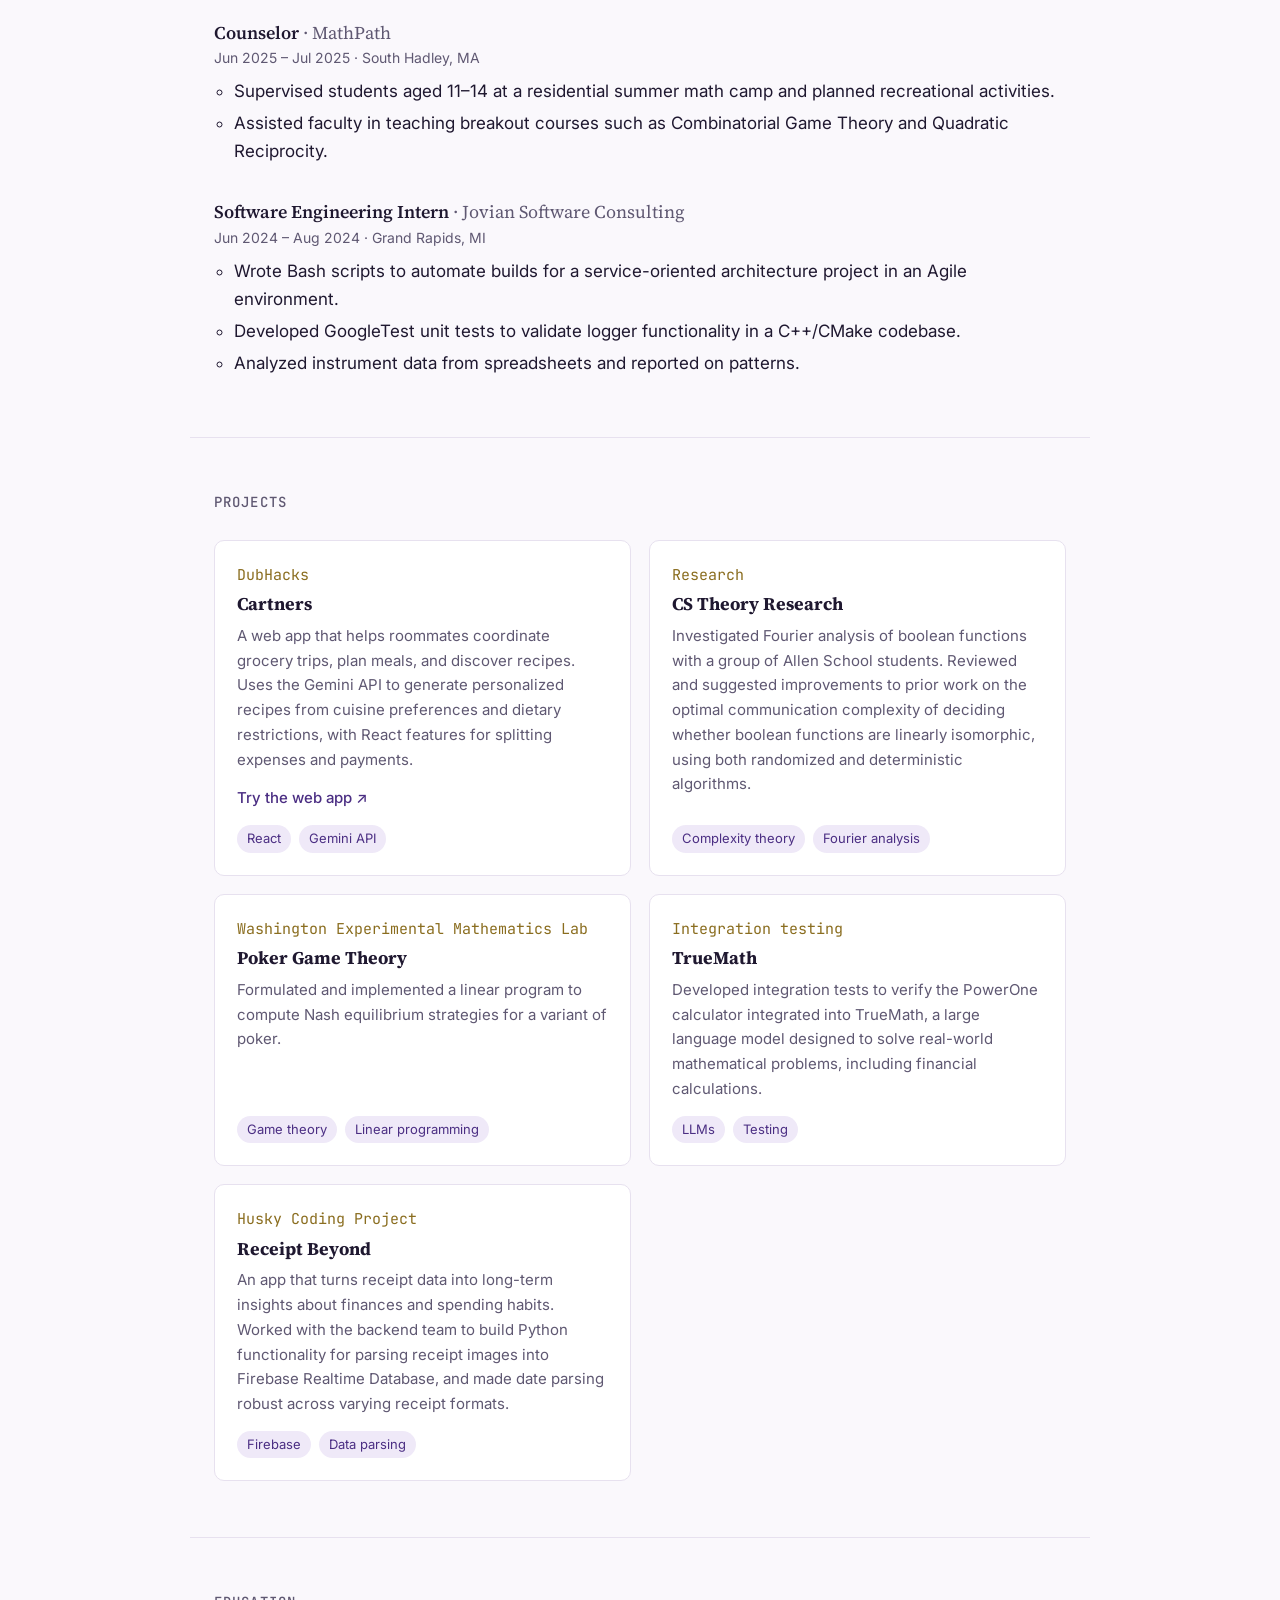
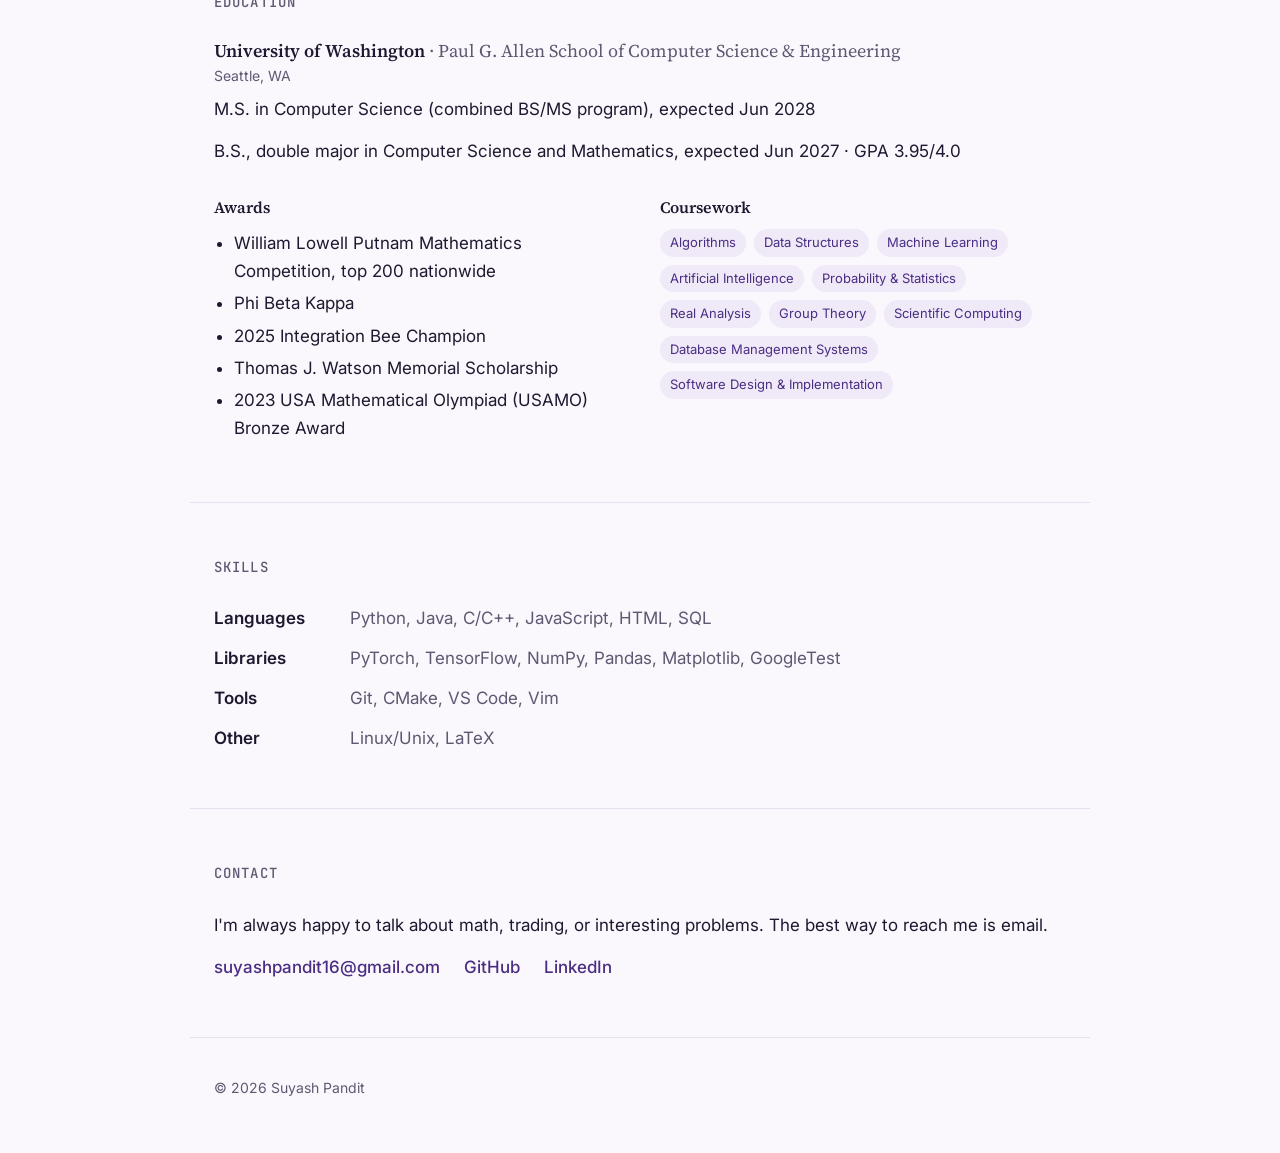
==== commit 8f846a9a: "Match Experience and Projects text to the updated resume Co-Authored-By: Claude Opus 5.5 <noreply@an" ====
--- a/index.html
+++ b/index.html
@@ -96,8 +96,9 @@
           </div>
           <ul>
             <li>Applied probability, statistics, and options pricing theory to mock trading simulations and forecasting exercises.</li>
-            <li>Shadowed index and options traders on the pods desk to analyze market-making strategies and trading decisions.</li>
-            <li>Passed the Securities Industry Essentials (SIE) exam.</li>
+            <li>Analyzed options pricing data using SIG's Riptable library to investigate market dynamics and trading strategies.</li>
+            <li>Developed a Python-based order book simulator supporting insertion and cancellation while tracking available liquidity.</li>
+            <li>Trained a LightGBM model to predict short-term stock movements using cross-exchange options data.</li>
           </ul>
         </li>
         <li class="entry">
@@ -106,8 +107,8 @@
             <p class="meta">Sep 2025 – Present · Seattle, WA</p>
           </div>
           <ul>
-            <li>Teach quiz sections for CSE 12X, an introductory Java programming series serving over 1,000 students.</li>
-            <li>Help students in office hours, give feedback on projects, and help improve the course curriculum.</li>
+            <li>Lead quiz sections for CSE 12X, an introductory Java programming series serving over 1,000 students.</li>
+            <li>Help students debug their Java projects, provide implementation feedback, and help improve the course curriculum.</li>
           </ul>
         </li>
         <li class="entry">
@@ -117,7 +118,7 @@
           </div>
           <ul>
             <li>Supervised students aged 11–14 at a residential summer math camp and planned recreational activities.</li>
-            <li>Assisted faculty in breakout courses such as Combinatorial Game Theory and Quadratic Reciprocity.</li>
+            <li>Assisted faculty in teaching breakout courses such as Combinatorial Game Theory and Quadratic Reciprocity.</li>
           </ul>
         </li>
         <li class="entry">
@@ -138,6 +139,17 @@
       <h2>Projects</h2>
       <div class="cards">
         <article class="card">
+          <p class="card-kicker">DubHacks</p>
+          <h3><a class="card-title-link" href="https://cartnersinc.github.io/Cartners/" target="_blank" rel="noopener">Cartners</a></h3>
+          <p>
+            A web app that helps roommates coordinate grocery trips, plan meals, and discover recipes. Uses the
+            Gemini API to generate personalized recipes from cuisine preferences and dietary restrictions, with
+            React features for splitting expenses and payments.
+          </p>
+          <p class="card-link"><a href="https://cartnersinc.github.io/Cartners/" target="_blank" rel="noopener">Try the web app ↗</a></p>
+          <ul class="tags"><li>React</li><li>Gemini API</li></ul>
+        </article>
+        <article class="card">
           <p class="card-kicker">Research</p>
           <h3>CS Theory Research</h3>
           <p>
@@ -148,17 +160,6 @@
           <ul class="tags"><li>Complexity theory</li><li>Fourier analysis</li></ul>
         </article>
         <article class="card">
-          <p class="card-kicker">DubHacks</p>
-          <h3><a class="card-title-link" href="https://cartnersinc.github.io/Cartners/" target="_blank" rel="noopener">Cartners</a></h3>
-          <p>
-            A web app that helps roommates coordinate grocery trips, plan meals, and discover recipes. Uses the
-            Gemini API to generate personalized recipes from cuisine preferences and dietary restrictions, with
-            React features for splitting expenses and payments.
-          </p>
-          <p class="card-link"><a href="https://cartnersinc.github.io/Cartners/" target="_blank" rel="noopener">Try the web app ↗</a></p>
-          <ul class="tags"><li>React</li><li>Gemini API</li></ul>
-        </article>
-        <article class="card">
           <p class="card-kicker">Washington Experimental Mathematics Lab</p>
           <h3>Poker Game Theory</h3>
           <p>
@@ -168,11 +169,11 @@
           <ul class="tags"><li>Game theory</li><li>Linear programming</li></ul>
         </article>
         <article class="card">
-          <p class="card-kicker">Collaboration</p>
+          <p class="card-kicker">Integration testing</p>
           <h3>TrueMath</h3>
           <p>
-            Worked with Elia Freedman on TrueMath, a large language model optimized to solve everyday math
-            problems. Wrote integration tests for PowerOne, the versatile calculator the application relies on.
+            Developed integration tests to verify the PowerOne calculator integrated into TrueMath, a large
+            language model designed to solve real-world mathematical problems, including financial calculations.
           </p>
           <ul class="tags"><li>LLMs</li><li>Testing</li></ul>
         </article>
@@ -181,8 +182,8 @@
           <h3>Receipt Beyond</h3>
           <p>
             An app that turns receipt data into long-term insights about finances and spending habits. Worked
-            with the backend team to parse receipt images into Firebase Realtime Database, and made date parsing
-            robust across varying receipt formats.
+            with the backend team to build Python functionality for parsing receipt images into Firebase Realtime
+            Database, and made date parsing robust across varying receipt formats.
           </p>
           <ul class="tags"><li>Firebase</li><li>Data parsing</li></ul>
         </article>
@@ -196,7 +197,7 @@
           <h3>University of Washington <span class="at">· Paul G. Allen School of Computer Science &amp; Engineering</span></h3>
           <p class="meta">Seattle, WA</p>
         </div>
-        <p>M.S. in Computer Science, expected Jun 2028</p>
+        <p>M.S. in Computer Science (combined BS/MS program), expected Jun 2028</p>
         <p>B.S., double major in Computer Science and Mathematics, expected Jun 2027 · GPA 3.95/4.0</p>
       </div>
 
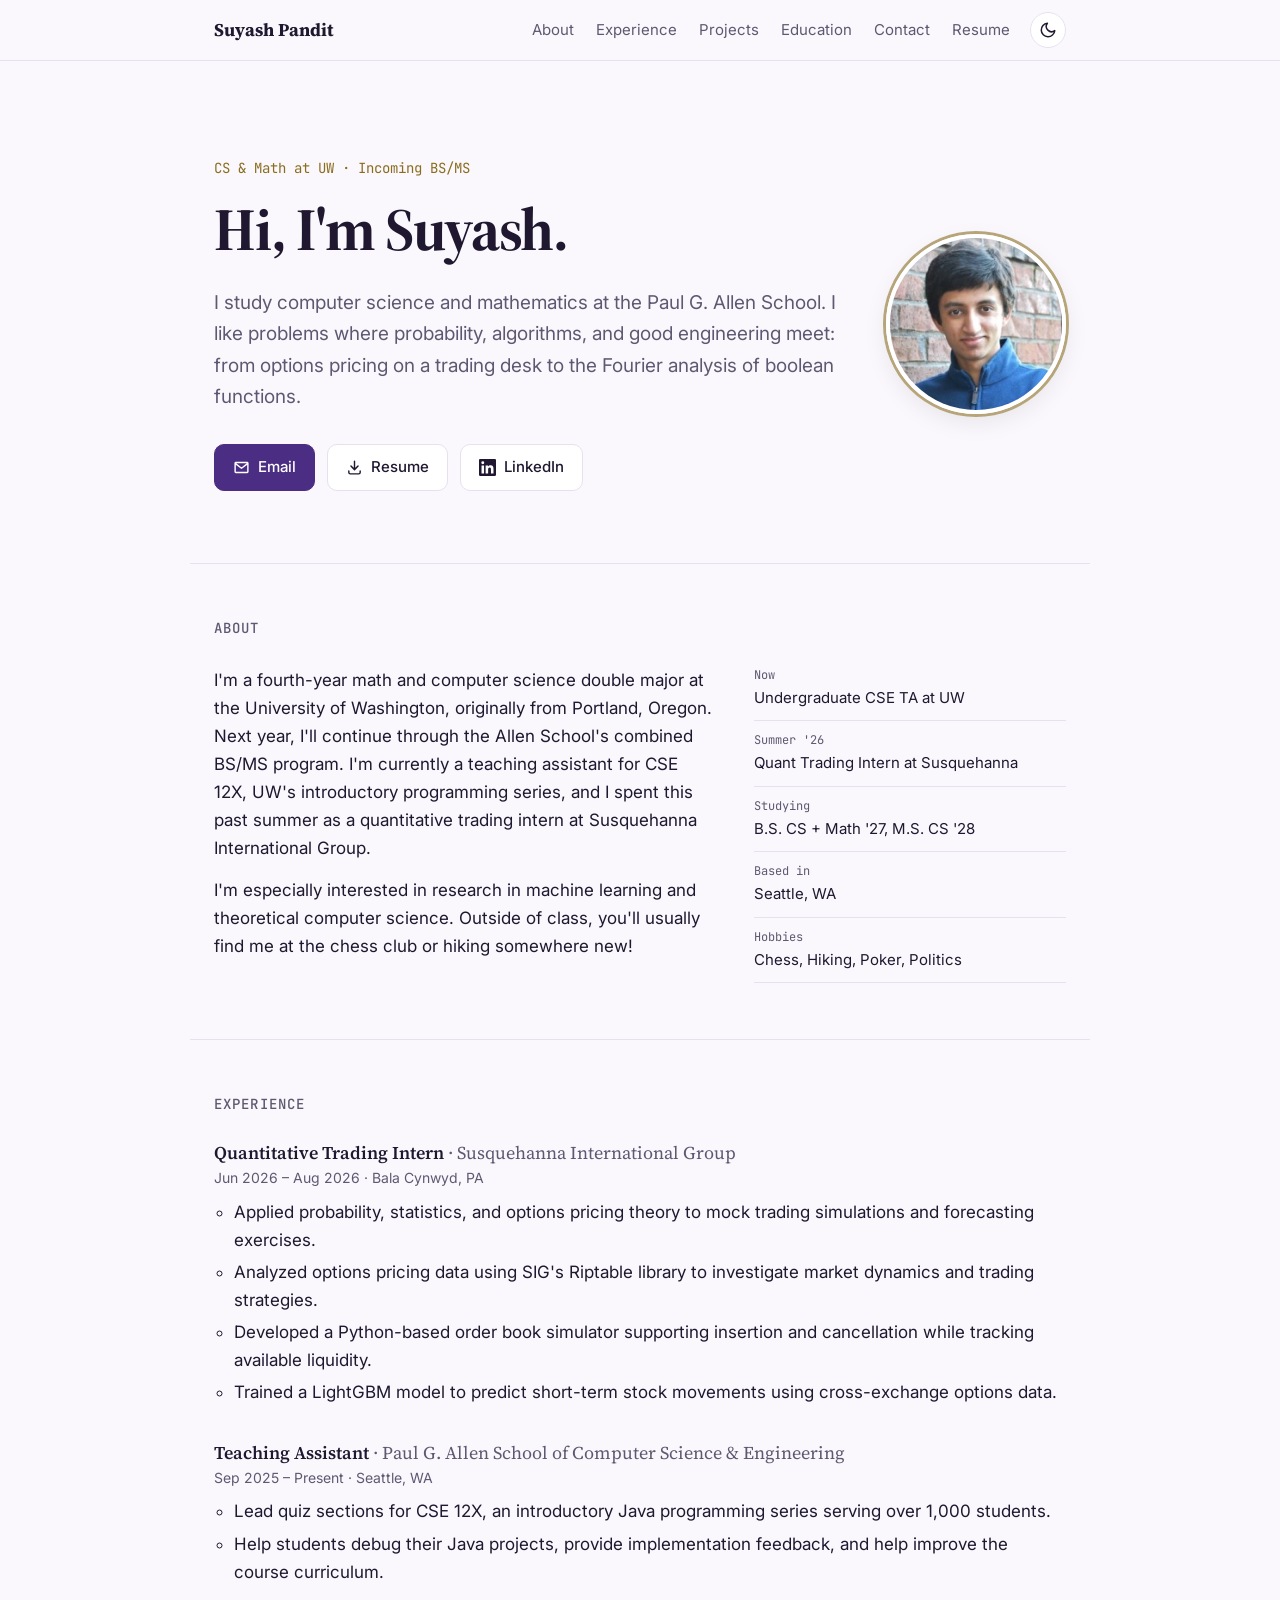
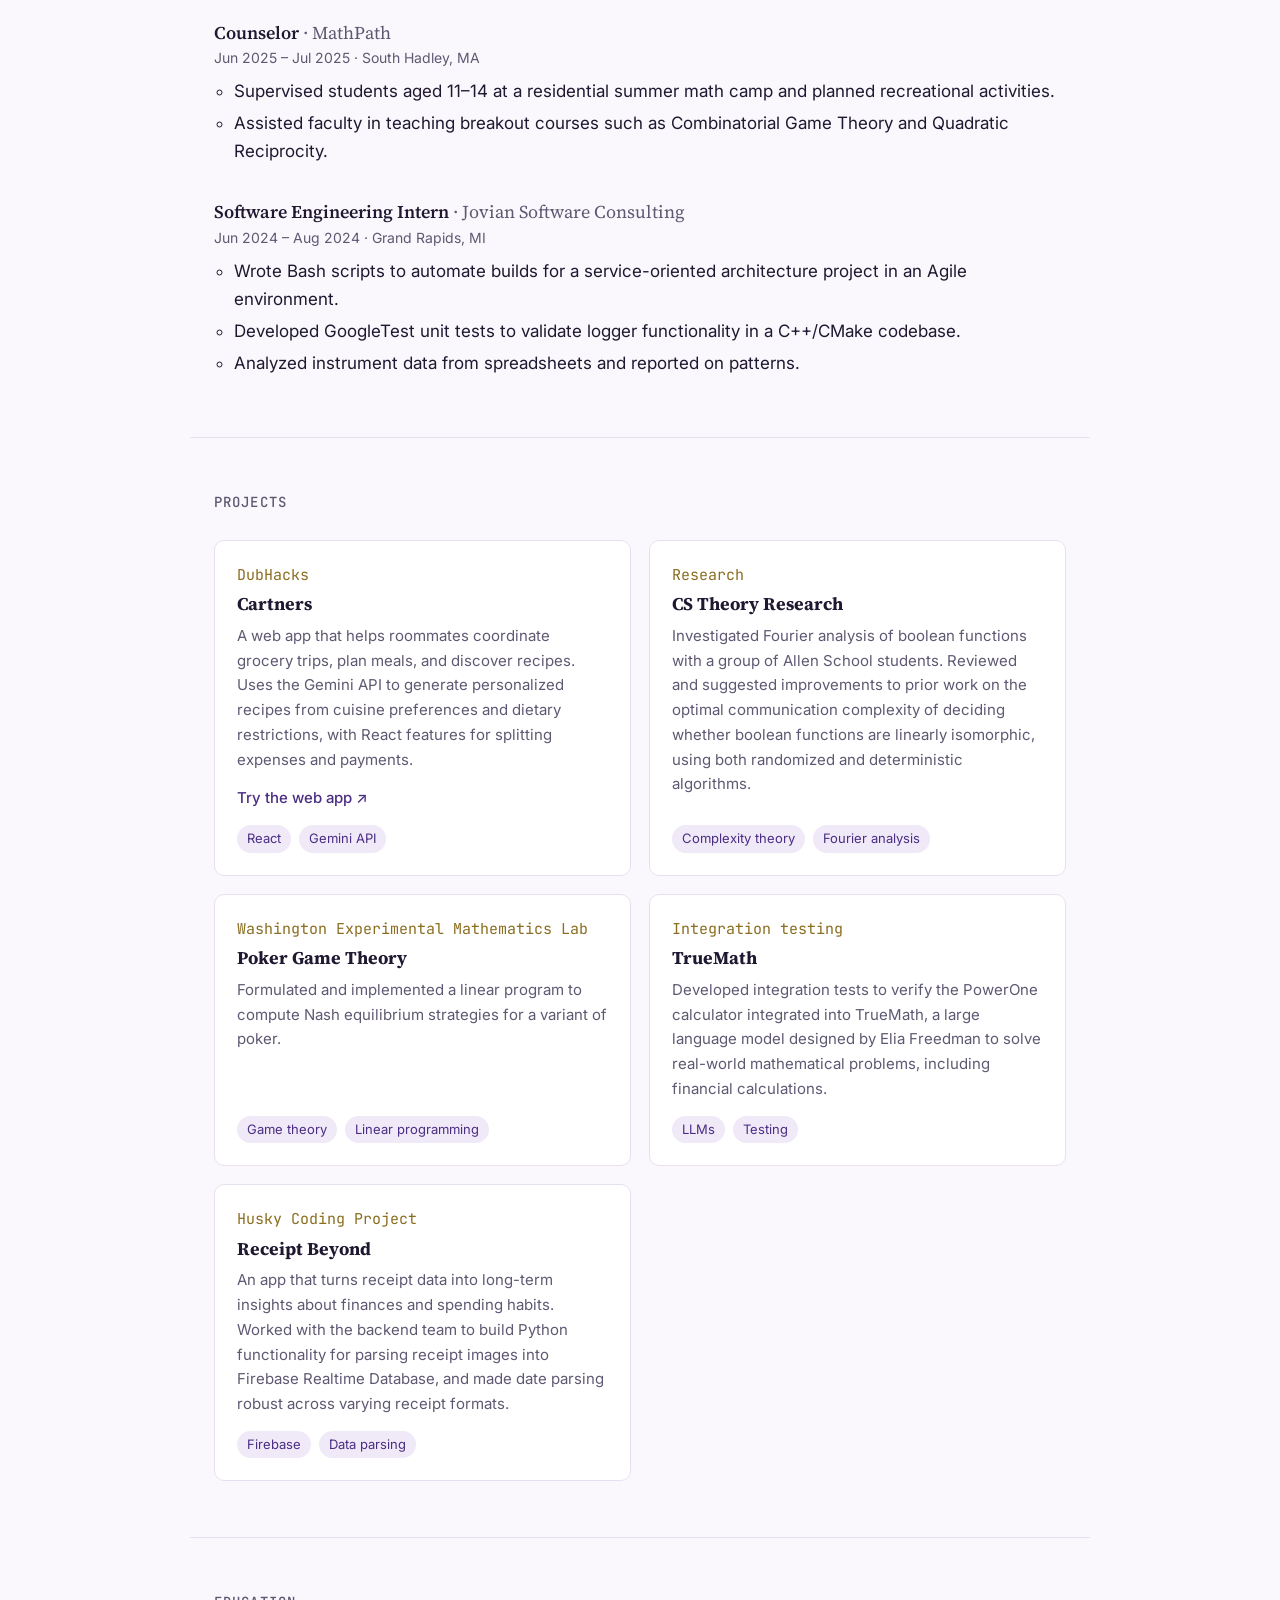
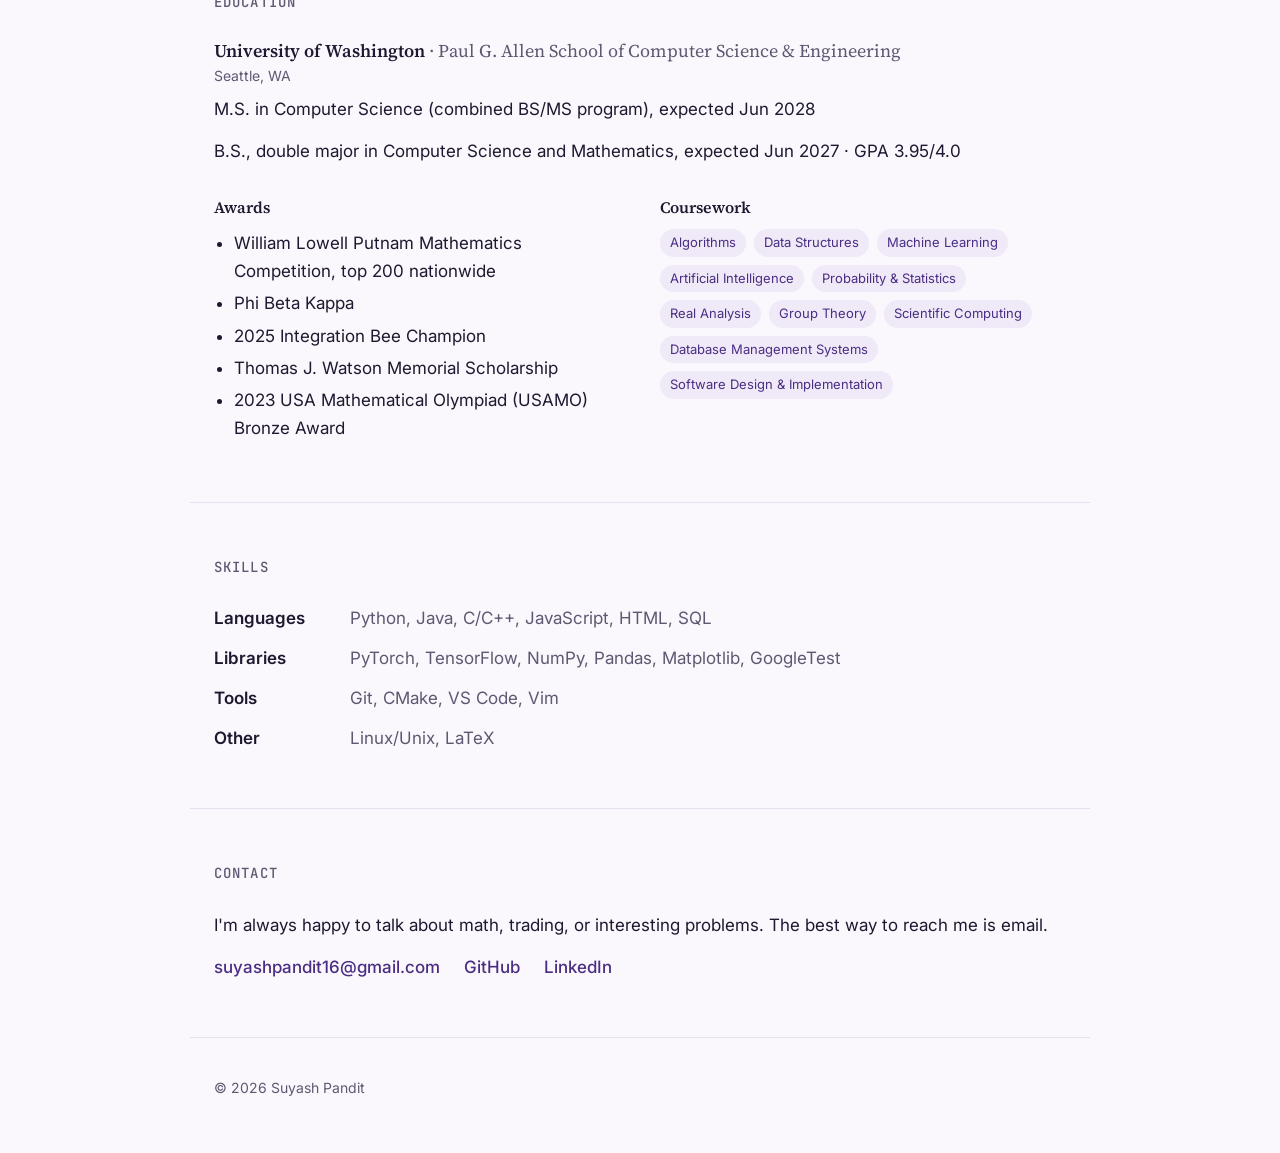
==== commit 7a5661e5: "Credit Elia Freedman on TrueMath card Co-Authored-By: Claude Opus 5.5 <noreply@anthropic.com> Claude" ====
--- a/index.html
+++ b/index.html
@@ -173,7 +173,8 @@
           <h3>TrueMath</h3>
           <p>
             Developed integration tests to verify the PowerOne calculator integrated into TrueMath, a large
-            language model designed to solve real-world mathematical problems, including financial calculations.
+            language model designed by Elia Freedman to solve real-world mathematical problems, including
+            financial calculations.
           </p>
           <ul class="tags"><li>LLMs</li><li>Testing</li></ul>
         </article>
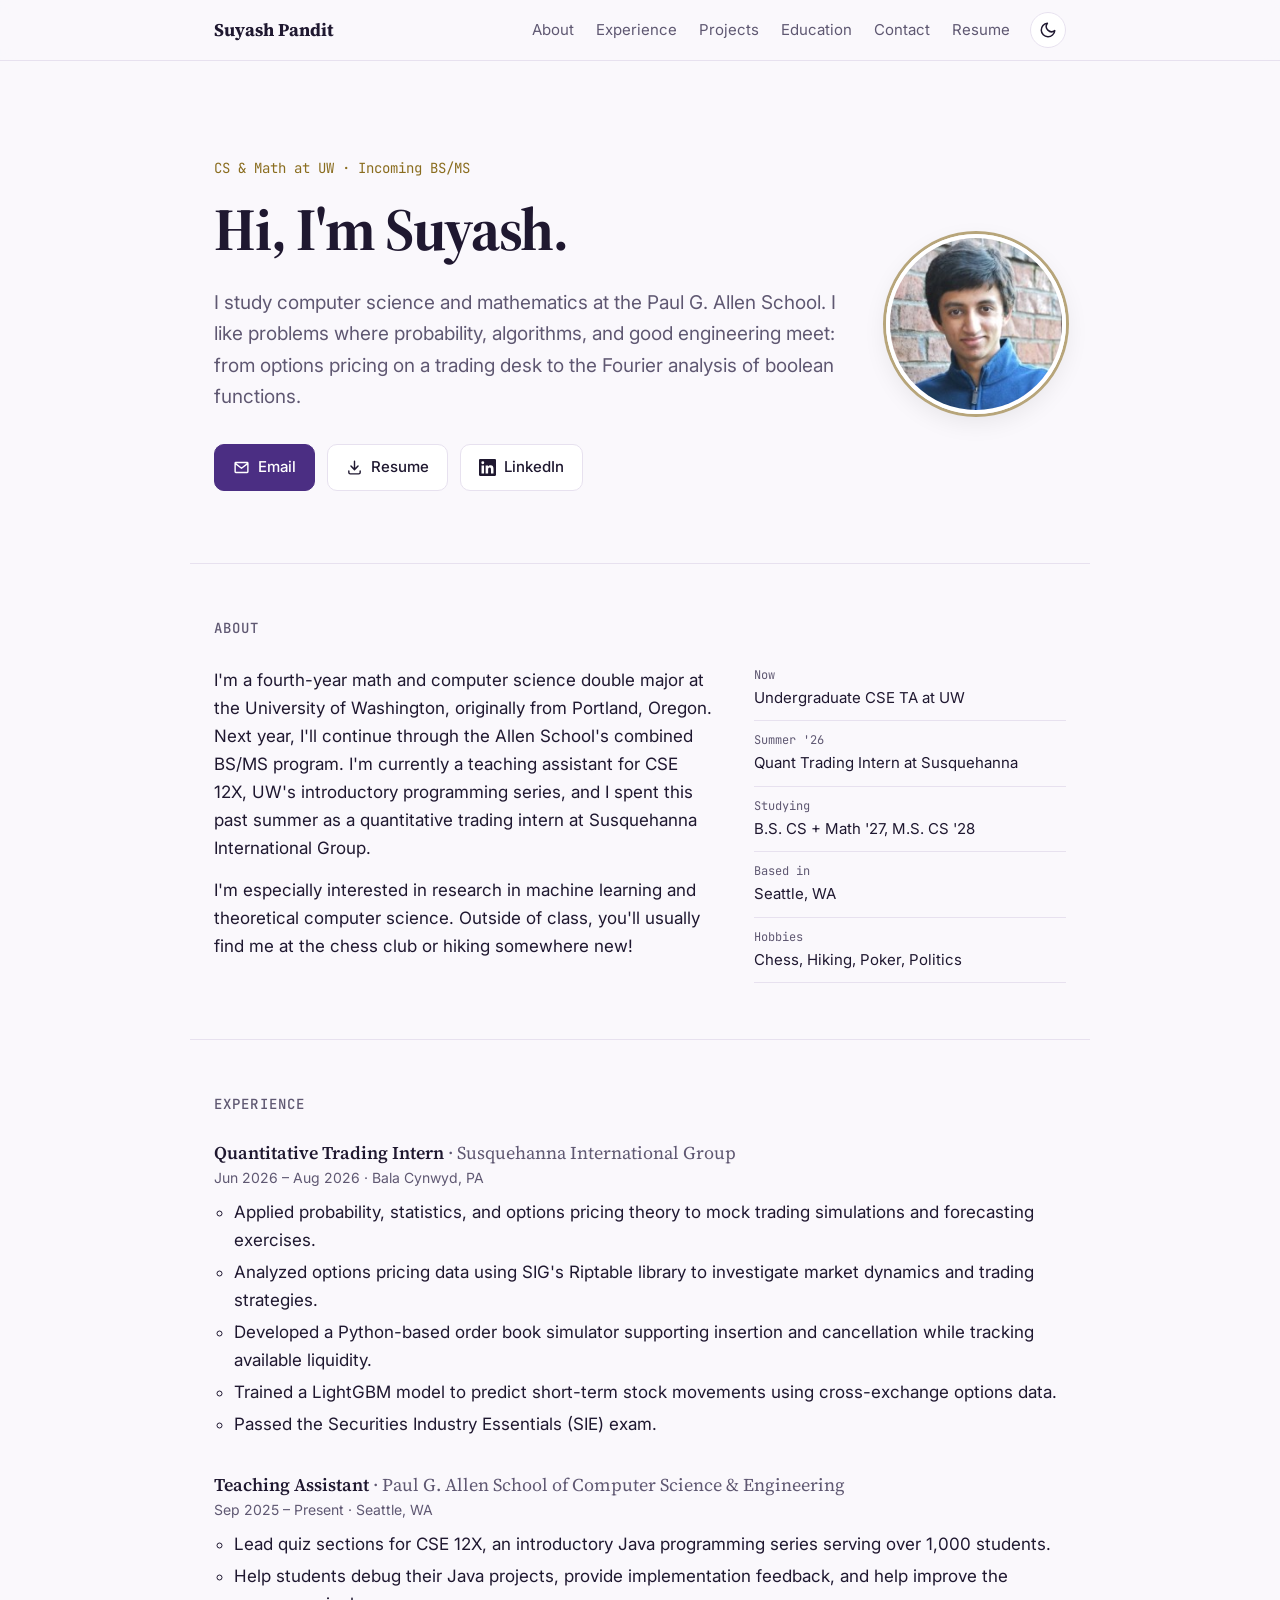
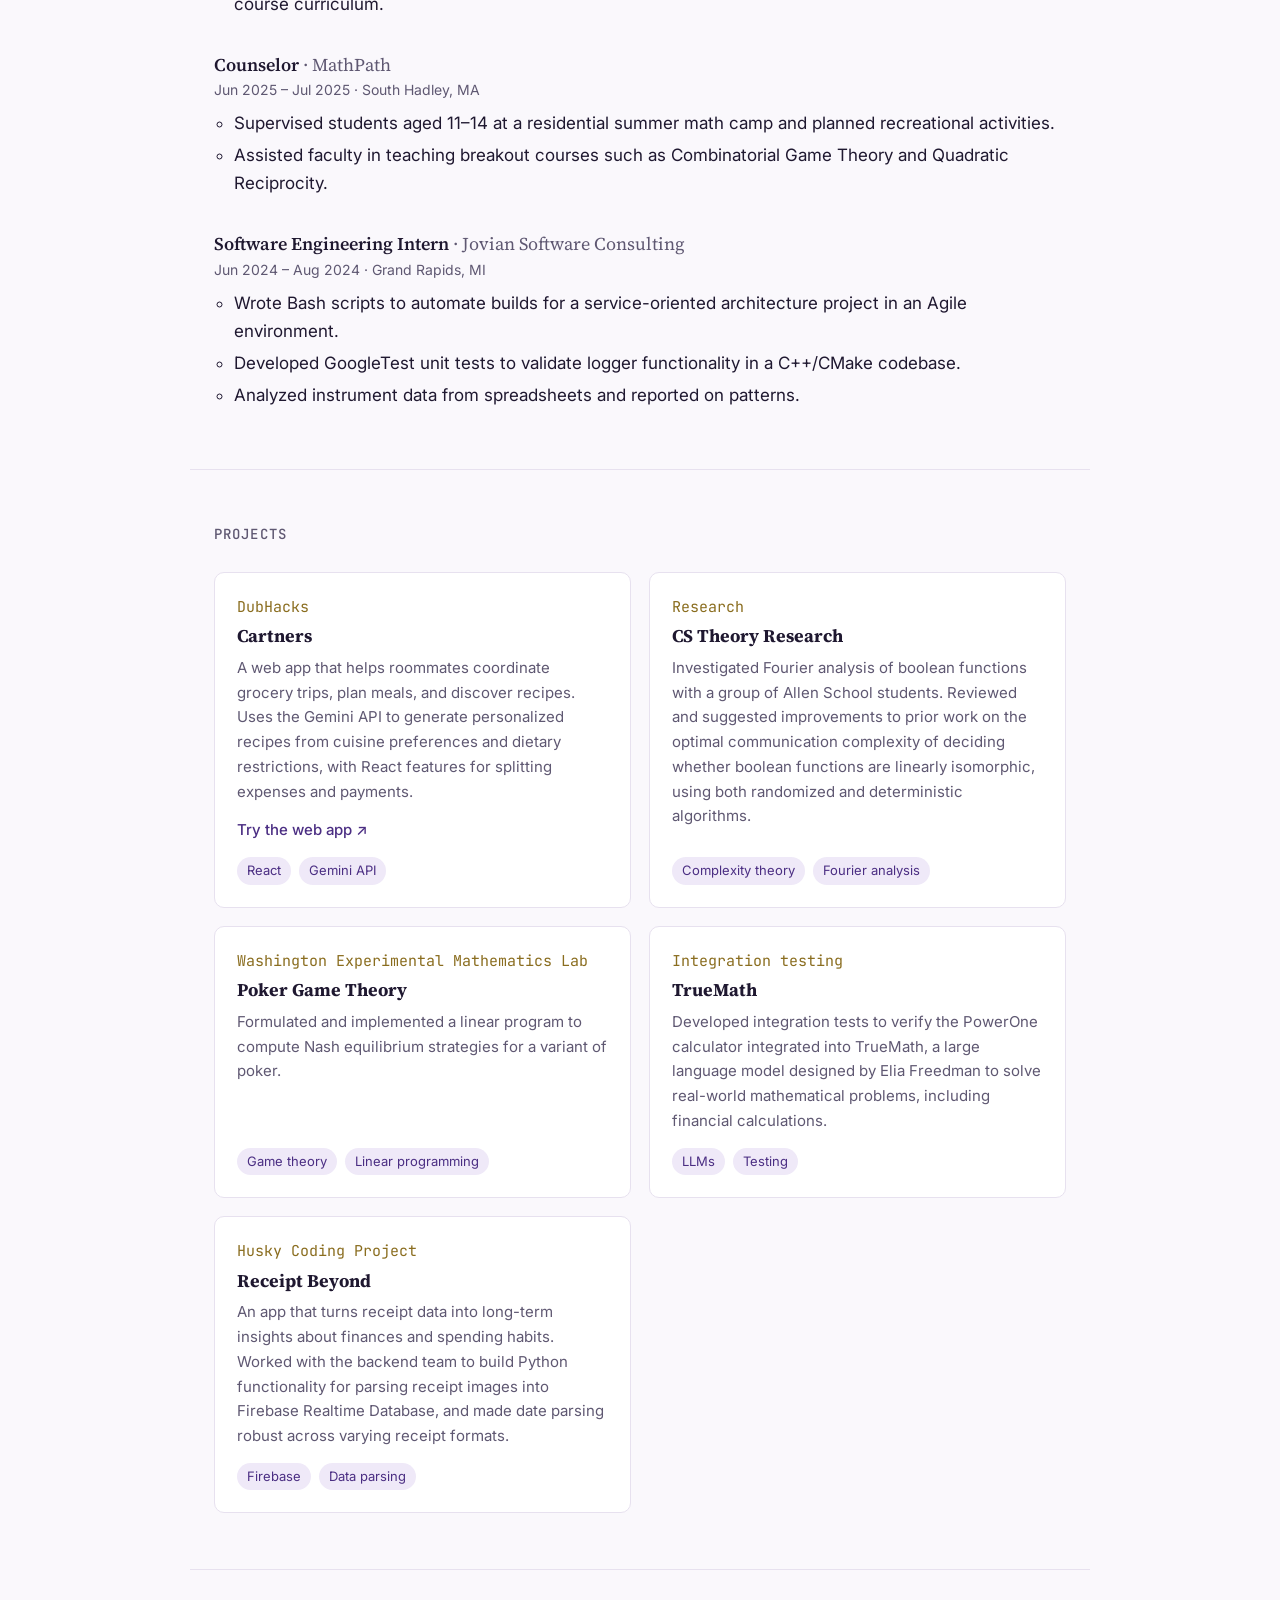
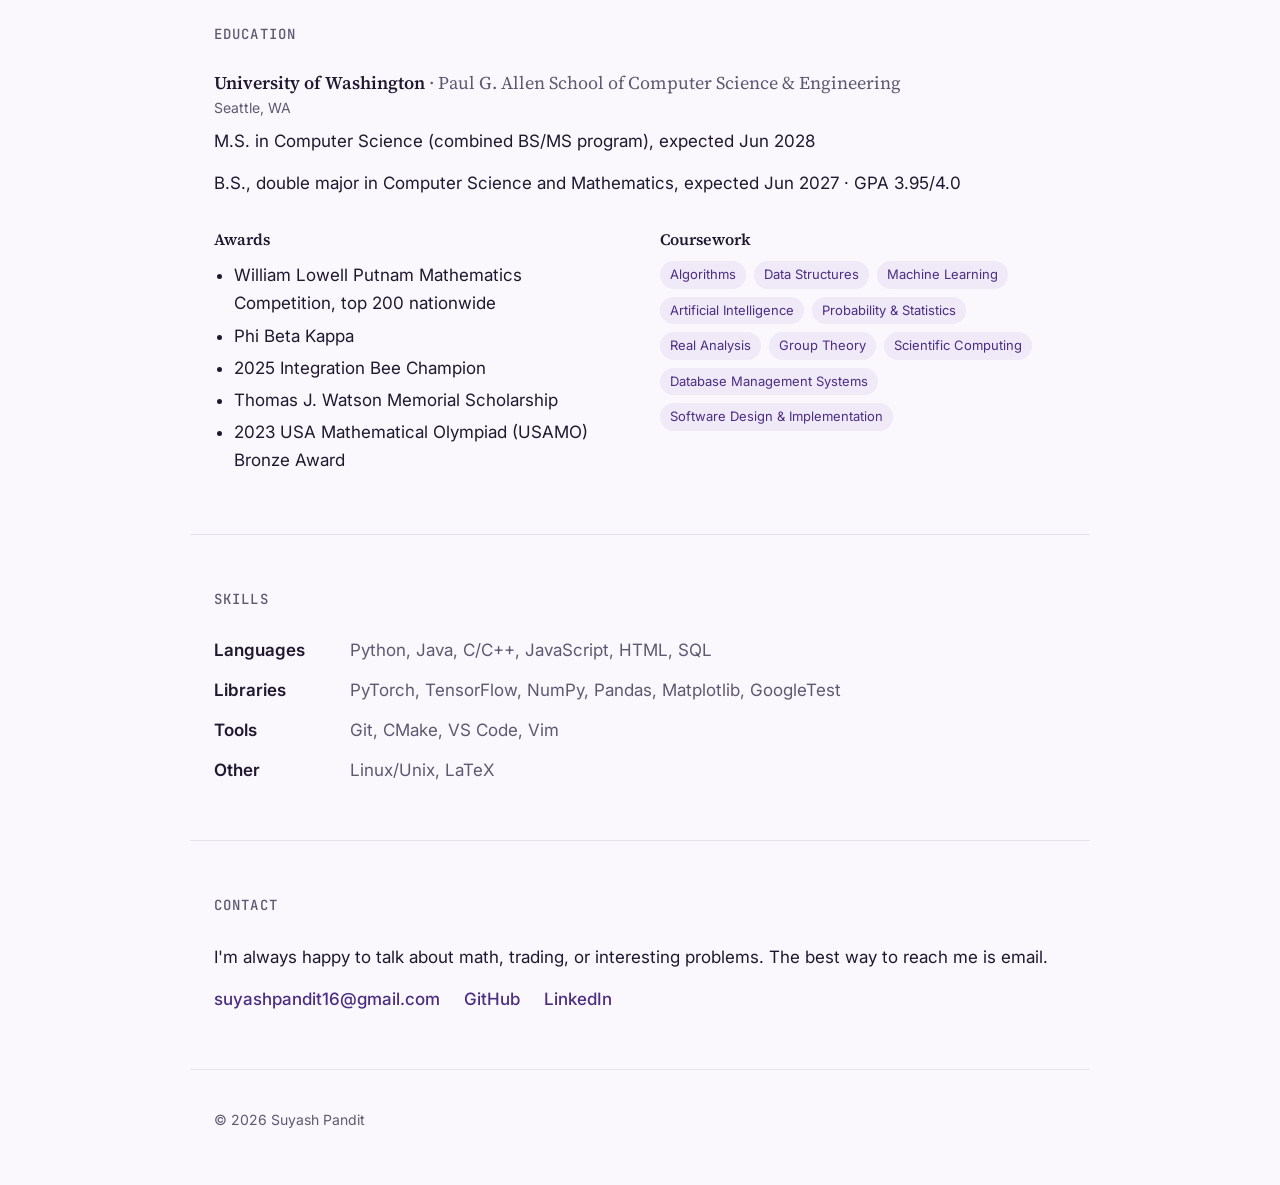
==== commit 7644f221: "Add SIE exam bullet to SIG experience Co-Authored-By: Claude Opus 5.5 <noreply@anthropic.com> Claude" ====
--- a/index.html
+++ b/index.html
@@ -99,6 +99,7 @@
             <li>Analyzed options pricing data using SIG's Riptable library to investigate market dynamics and trading strategies.</li>
             <li>Developed a Python-based order book simulator supporting insertion and cancellation while tracking available liquidity.</li>
             <li>Trained a LightGBM model to predict short-term stock movements using cross-exchange options data.</li>
+            <li>Passed the Securities Industry Essentials (SIE) exam.</li>
           </ul>
         </li>
         <li class="entry">
